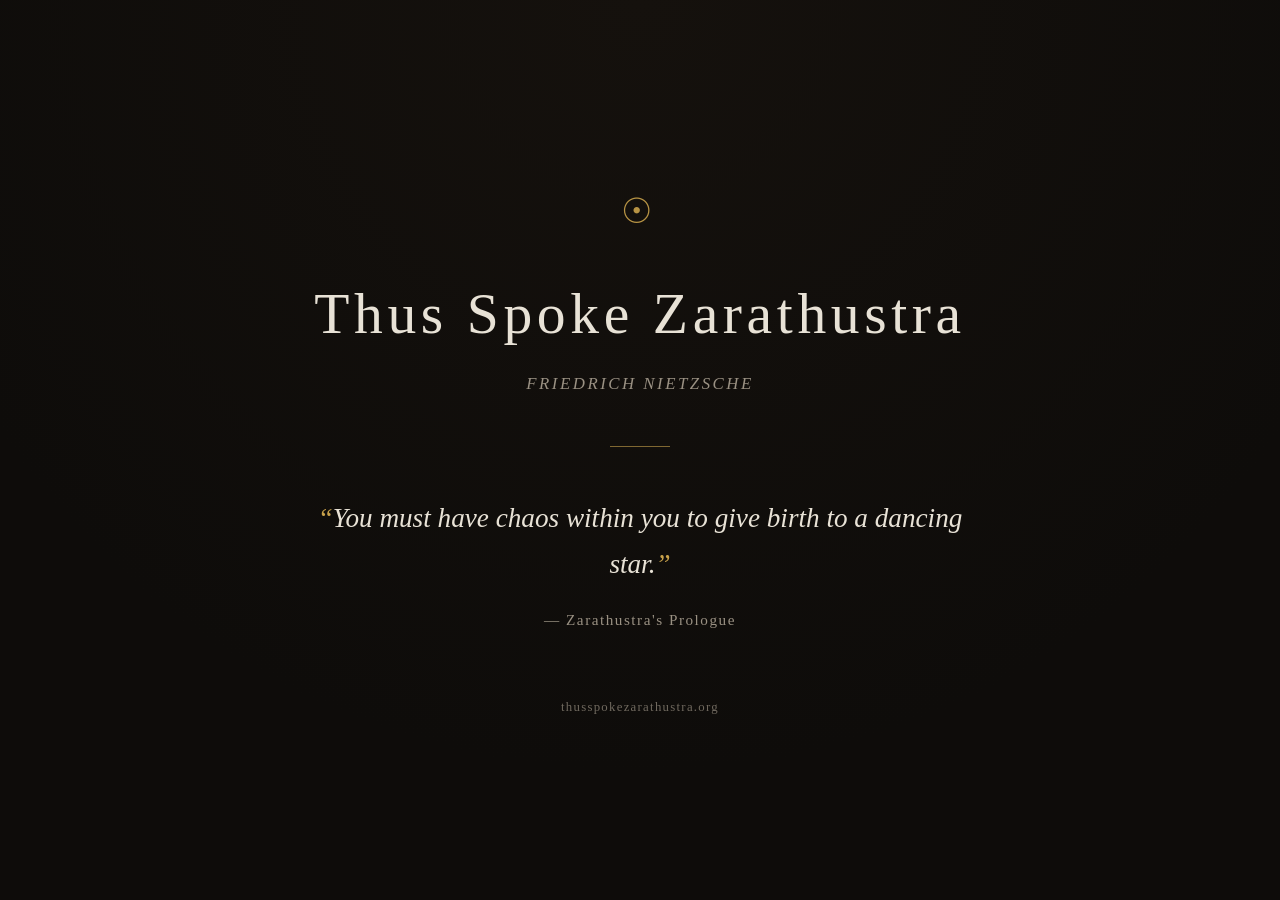
==== index.html @ d5a5e967 "Add files via upload" ====
<!DOCTYPE html>
<html lang="en">
<head>
  <meta charset="UTF-8" />
  <meta name="viewport" content="width=device-width, initial-scale=1.0" />
  <title>Thus Spoke Zarathustra</title>
  <meta name="description" content="Thus Spoke Zarathustra — a quiet place for the words of Friedrich Nietzsche." />
  <style>
    :root {
      --bg: #0e0c0a;
      --bg-2: #15110d;
      --gold: #c9a24b;
      --text: #e8e2d6;
      --muted: #9a9183;
    }
    * { margin: 0; padding: 0; box-sizing: border-box; }
    html { scroll-behavior: smooth; }
    body {
      font-family: Georgia, 'Times New Roman', serif;
      background: radial-gradient(circle at 50% 0%, var(--bg-2), var(--bg) 70%);
      color: var(--text);
      min-height: 100vh;
      display: flex;
      flex-direction: column;
      align-items: center;
      justify-content: center;
      text-align: center;
      padding: 2rem 1.5rem;
      line-height: 1.7;
    }
    .mark {
      font-size: 2.2rem;
      color: var(--gold);
      letter-spacing: 0.5rem;
      margin-bottom: 1.5rem;
      opacity: 0.9;
    }
    h1 {
      font-size: clamp(2rem, 6vw, 3.6rem);
      font-weight: normal;
      letter-spacing: 0.08em;
      margin-bottom: 0.4rem;
    }
    .subtitle {
      color: var(--muted);
      font-style: italic;
      font-size: 1.05rem;
      letter-spacing: 0.15em;
      text-transform: uppercase;
      margin-bottom: 3rem;
    }
    .rule {
      width: 60px;
      height: 1px;
      background: var(--gold);
      opacity: 0.6;
      margin: 0 auto 3rem;
    }
    blockquote {
      max-width: 680px;
      font-size: clamp(1.25rem, 3vw, 1.7rem);
      font-style: italic;
      color: var(--text);
      margin: 0 auto 1.2rem;
    }
    blockquote::before { content: "\201C"; color: var(--gold); }
    blockquote::after  { content: "\201D"; color: var(--gold); }
    cite {
      display: block;
      color: var(--muted);
      font-style: normal;
      font-size: 0.95rem;
      letter-spacing: 0.1em;
      margin-bottom: 4rem;
    }
    footer {
      color: var(--muted);
      font-size: 0.8rem;
      letter-spacing: 0.1em;
      opacity: 0.7;
    }
    footer a { color: var(--gold); text-decoration: none; }
    footer a:hover { text-decoration: underline; }
  </style>
</head>
<body>
  <div class="mark">&#9737;</div>
  <h1>Thus Spoke Zarathustra</h1>
  <p class="subtitle">Friedrich Nietzsche</p>
  <div class="rule"></div>

  <blockquote>You must have chaos within you to give birth to a dancing star.</blockquote>
  <cite>— Zarathustra's Prologue</cite>

  <footer>thusspokezarathustra.org</footer>
</body>
</html>
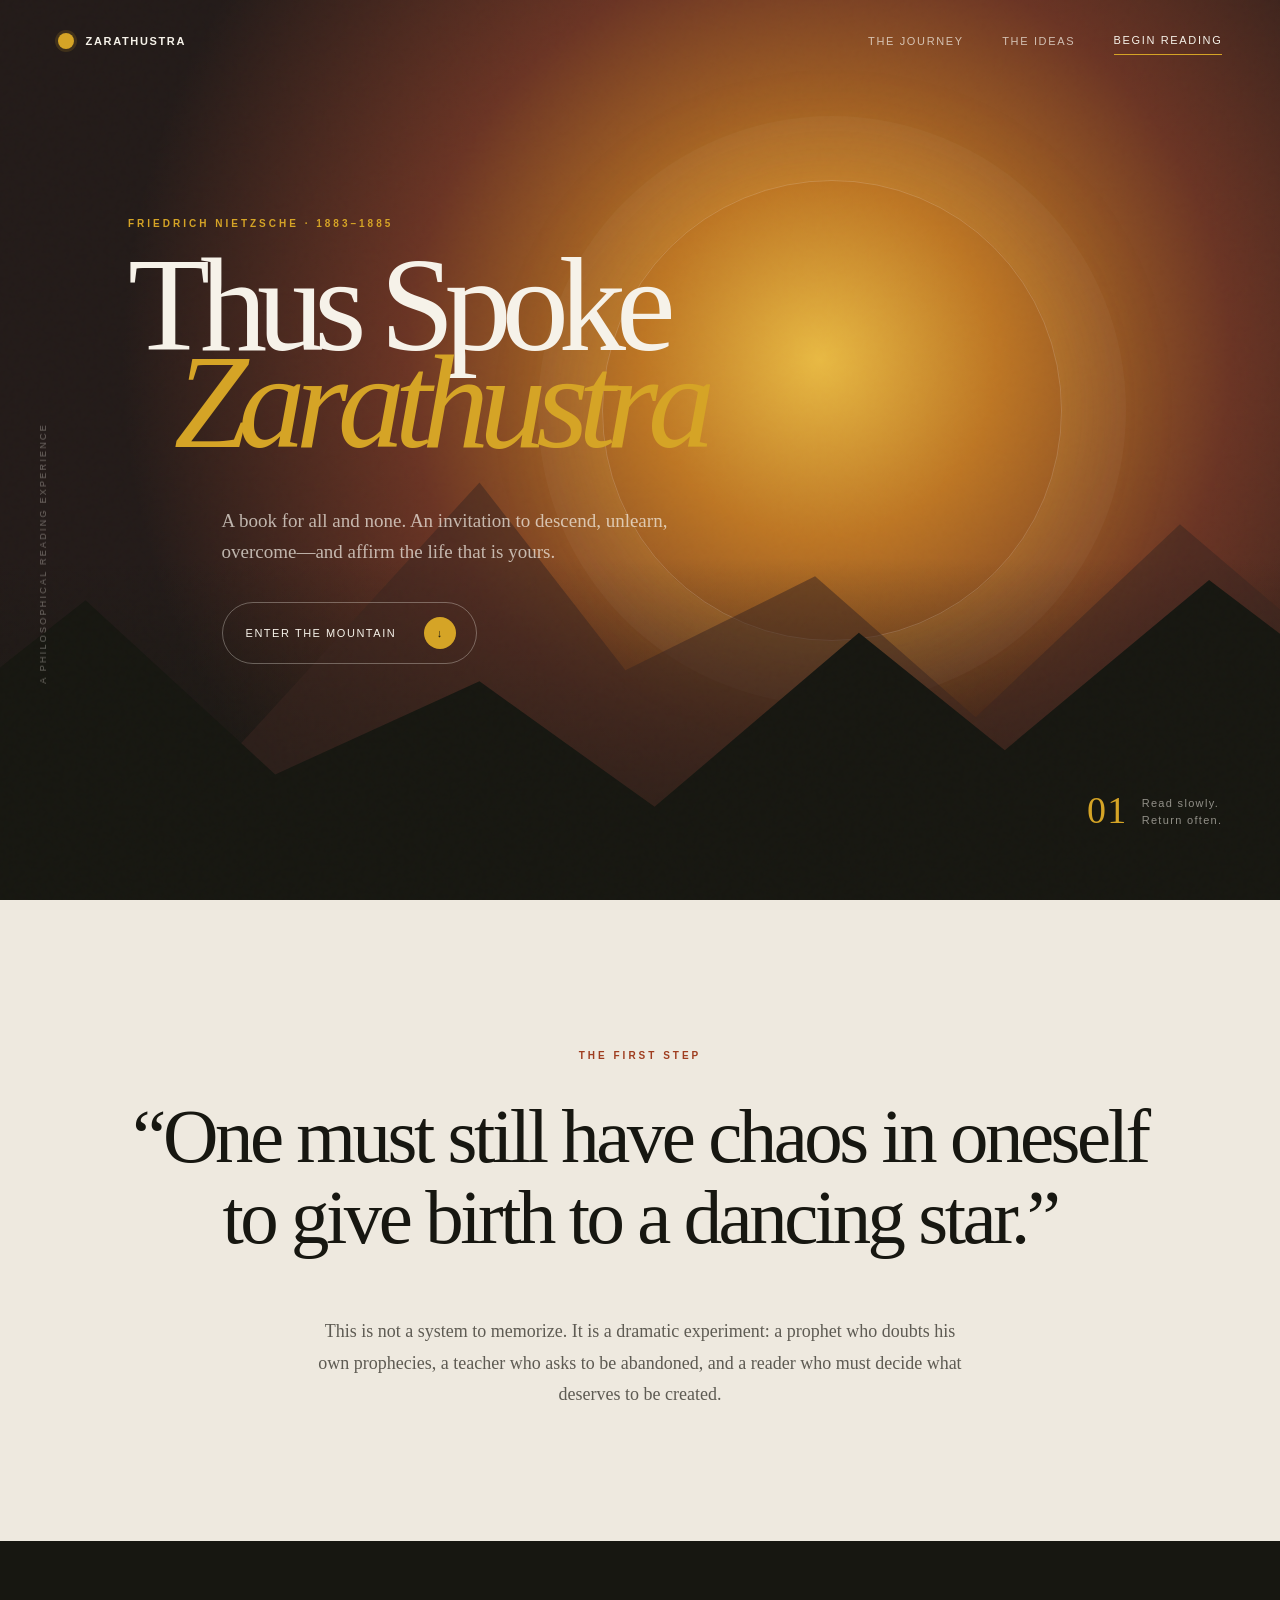
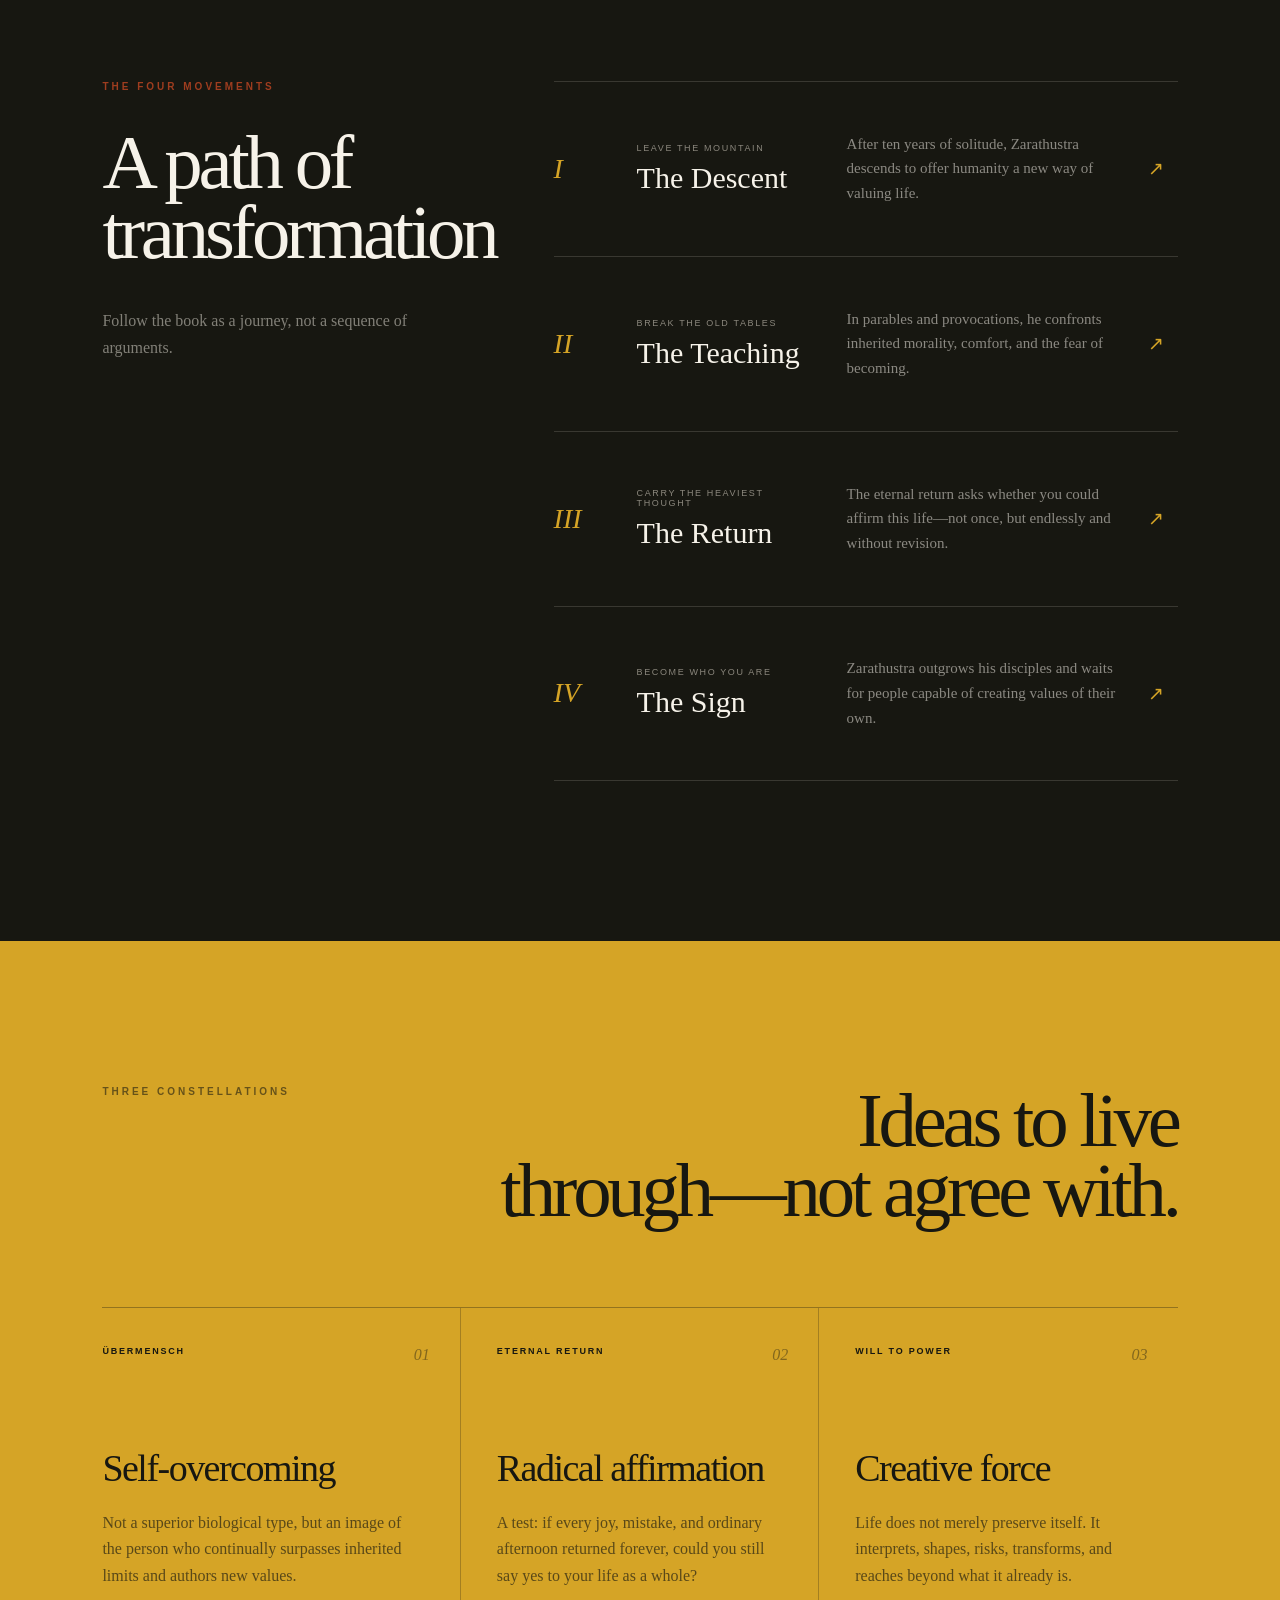
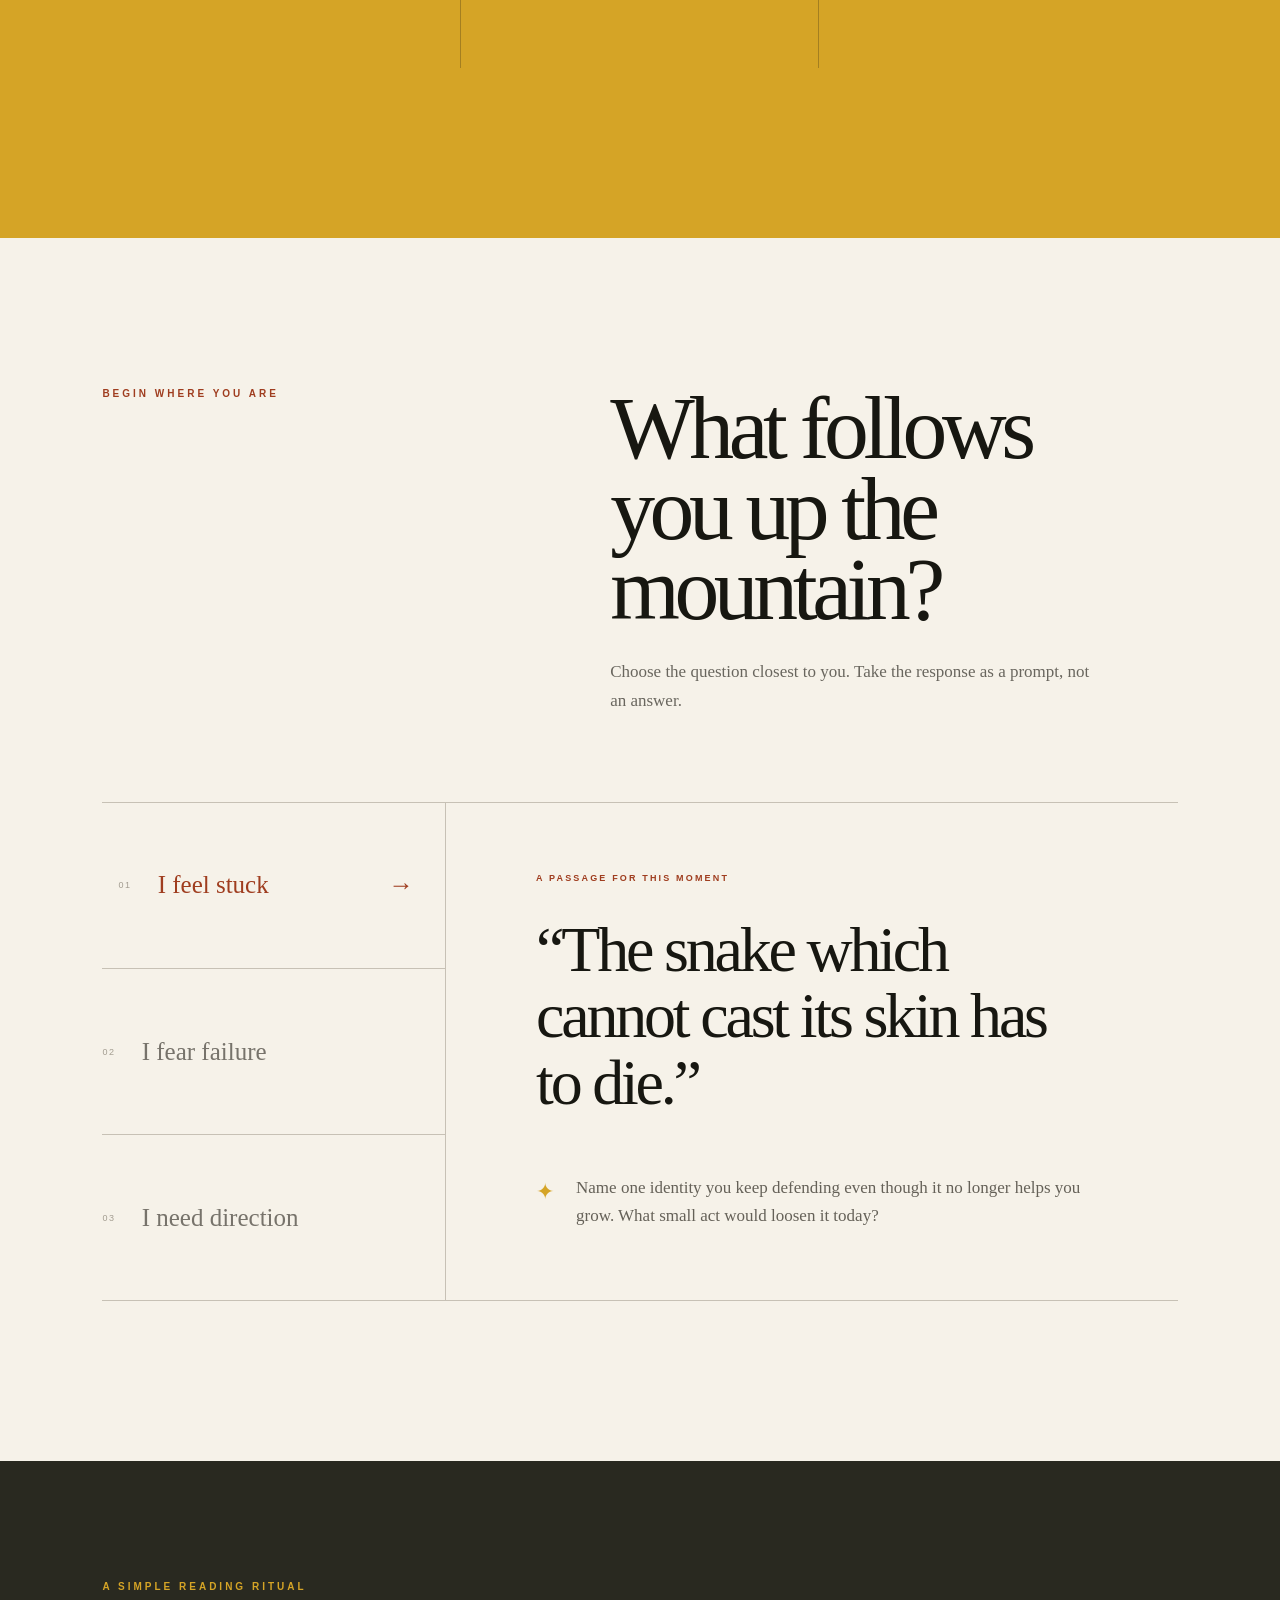
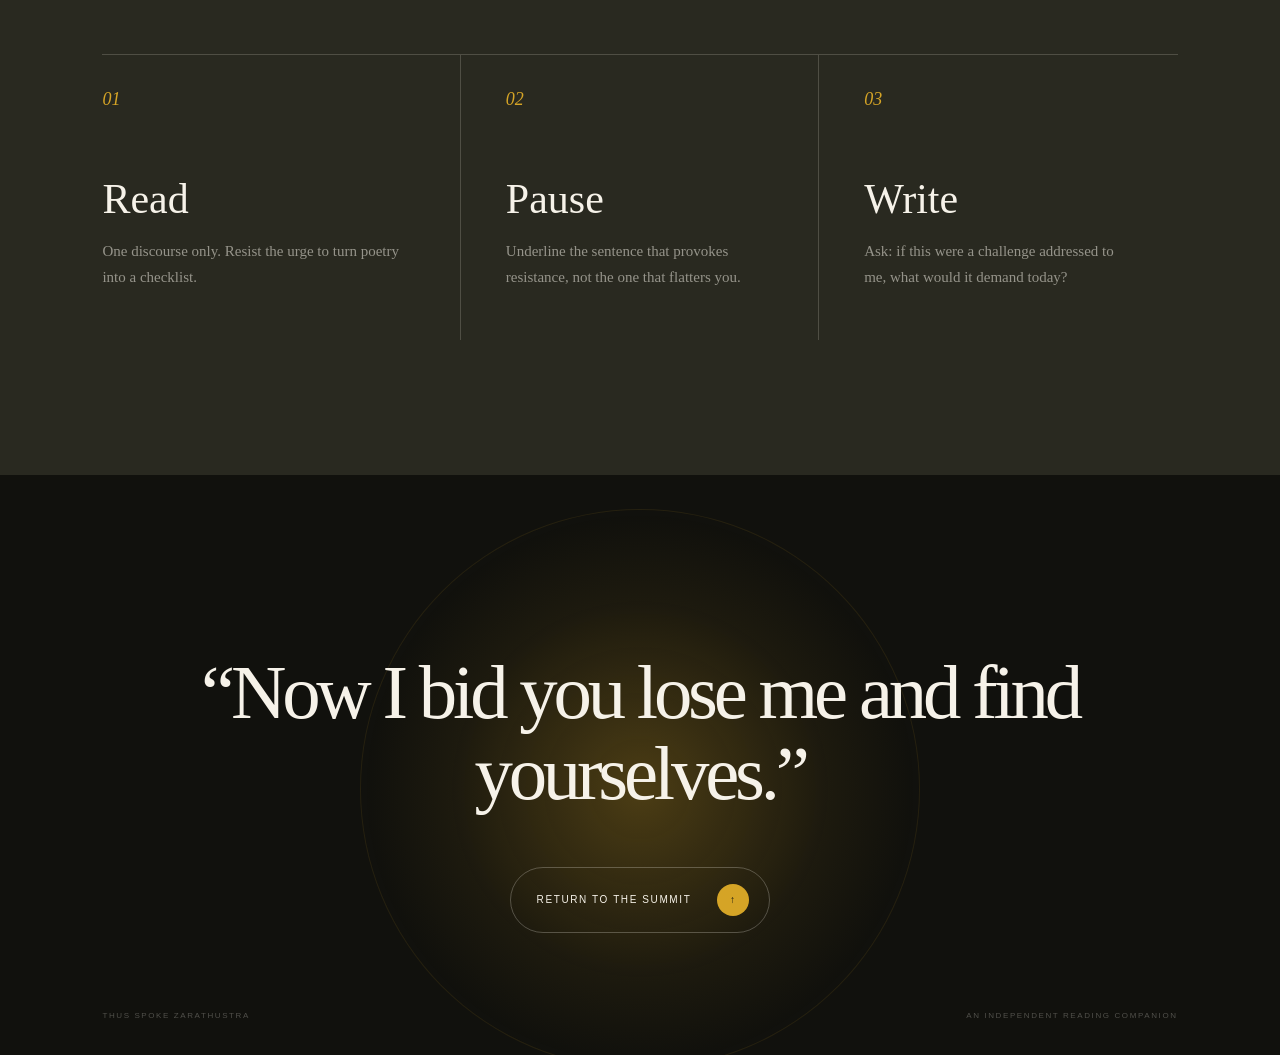
==== commit db0ba97b: "Add files via upload" ====
--- a/index.html
+++ b/index.html
@@ -1,97 +1,291 @@
-<!DOCTYPE html>
+<!doctype html>
 <html lang="en">
-<head>
-  <meta charset="UTF-8" />
-  <meta name="viewport" content="width=device-width, initial-scale=1.0" />
-  <title>Thus Spoke Zarathustra</title>
-  <meta name="description" content="Thus Spoke Zarathustra — a quiet place for the words of Friedrich Nietzsche." />
-  <style>
-    :root {
-      --bg: #0e0c0a;
-      --bg-2: #15110d;
-      --gold: #c9a24b;
-      --text: #e8e2d6;
-      --muted: #9a9183;
-    }
-    * { margin: 0; padding: 0; box-sizing: border-box; }
-    html { scroll-behavior: smooth; }
-    body {
-      font-family: Georgia, 'Times New Roman', serif;
-      background: radial-gradient(circle at 50% 0%, var(--bg-2), var(--bg) 70%);
-      color: var(--text);
-      min-height: 100vh;
-      display: flex;
-      flex-direction: column;
-      align-items: center;
-      justify-content: center;
-      text-align: center;
-      padding: 2rem 1.5rem;
-      line-height: 1.7;
-    }
-    .mark {
-      font-size: 2.2rem;
-      color: var(--gold);
-      letter-spacing: 0.5rem;
-      margin-bottom: 1.5rem;
-      opacity: 0.9;
-    }
-    h1 {
-      font-size: clamp(2rem, 6vw, 3.6rem);
-      font-weight: normal;
-      letter-spacing: 0.08em;
-      margin-bottom: 0.4rem;
-    }
-    .subtitle {
-      color: var(--muted);
-      font-style: italic;
-      font-size: 1.05rem;
-      letter-spacing: 0.15em;
-      text-transform: uppercase;
-      margin-bottom: 3rem;
-    }
-    .rule {
-      width: 60px;
-      height: 1px;
-      background: var(--gold);
-      opacity: 0.6;
-      margin: 0 auto 3rem;
-    }
-    blockquote {
-      max-width: 680px;
-      font-size: clamp(1.25rem, 3vw, 1.7rem);
-      font-style: italic;
-      color: var(--text);
-      margin: 0 auto 1.2rem;
-    }
-    blockquote::before { content: "\201C"; color: var(--gold); }
-    blockquote::after  { content: "\201D"; color: var(--gold); }
-    cite {
-      display: block;
-      color: var(--muted);
-      font-style: normal;
-      font-size: 0.95rem;
-      letter-spacing: 0.1em;
-      margin-bottom: 4rem;
-    }
-    footer {
-      color: var(--muted);
-      font-size: 0.8rem;
-      letter-spacing: 0.1em;
-      opacity: 0.7;
-    }
-    footer a { color: var(--gold); text-decoration: none; }
-    footer a:hover { text-decoration: underline; }
-  </style>
-</head>
-<body>
-  <div class="mark">&#9737;</div>
-  <h1>Thus Spoke Zarathustra</h1>
-  <p class="subtitle">Friedrich Nietzsche</p>
-  <div class="rule"></div>
-
-  <blockquote>You must have chaos within you to give birth to a dancing star.</blockquote>
-  <cite>— Zarathustra's Prologue</cite>
-
-  <footer>thusspokezarathustra.org</footer>
-</body>
+  <head>
+    <meta charset="UTF-8" />
+    <meta name="viewport" content="width=device-width, initial-scale=1" />
+    <meta name="theme-color" content="#171711" />
+    <title>Thus Spoke Zarathustra</title>
+    <meta
+      name="description"
+      content="An atmospheric reading companion to Friedrich Nietzsche's Thus Spoke Zarathustra."
+    />
+    <meta property="og:title" content="Thus Spoke Zarathustra" />
+    <meta
+      property="og:description"
+      content="Descend, unlearn, overcome—and affirm the life that is yours."
+    />
+    <meta property="og:type" content="website" />
+    <meta property="og:url" content="https://thusspokezarathustra.org/" />
+    <link rel="canonical" href="https://thusspokezarathustra.org/" />
+    <link rel="icon" href="favicon.svg" type="image/svg+xml" />
+    <link rel="stylesheet" href="styles.css" />
+    <script src="script.js" defer></script>
+  </head>
+  <body>
+    <a class="skip-link" href="#main">Skip to content</a>
+
+    <header class="site-nav" aria-label="Primary navigation">
+      <a class="wordmark" href="#top" aria-label="Thus Spoke Zarathustra home">
+        <span class="sun-mark" aria-hidden="true"></span>
+        <span>Zarathustra</span>
+      </a>
+      <nav aria-label="Page sections">
+        <a href="#journey">The journey</a>
+        <a href="#ideas">The ideas</a>
+        <a class="nav-cta" href="#begin">Begin reading</a>
+      </nav>
+    </header>
+
+    <main id="main">
+      <section class="hero" id="top" aria-labelledby="hero-title">
+        <div class="hero-aura" aria-hidden="true"></div>
+        <div class="mountain mountain-back" aria-hidden="true"></div>
+        <div class="mountain mountain-front" aria-hidden="true"></div>
+
+        <div class="hero-copy">
+          <p class="kicker">Friedrich Nietzsche · 1883–1885</p>
+          <h1 id="hero-title">Thus Spoke <em>Zarathustra</em></h1>
+          <p class="hero-intro">
+            A book for all and none. An invitation to descend, unlearn,
+            overcome—and affirm the life that is yours.
+          </p>
+          <a class="primary-button" href="#journey">
+            Enter the mountain
+            <span aria-hidden="true">↓</span>
+          </a>
+        </div>
+
+        <p class="vertical-note" aria-hidden="true">
+          A philosophical reading experience
+        </p>
+        <div class="edition-note" aria-hidden="true">
+          <span>01</span>
+          <p>Read slowly.<br />Return often.</p>
+        </div>
+      </section>
+
+      <section class="manifesto" aria-labelledby="opening-quote">
+        <p class="section-tag">The first step</p>
+        <blockquote id="opening-quote">
+          “One must still have chaos in oneself to give birth to a dancing
+          star.”
+        </blockquote>
+        <p class="manifesto-copy">
+          This is not a system to memorize. It is a dramatic experiment: a
+          prophet who doubts his own prophecies, a teacher who asks to be
+          abandoned, and a reader who must decide what deserves to be created.
+        </p>
+      </section>
+
+      <section class="journey" id="journey" aria-labelledby="journey-title">
+        <div class="section-heading">
+          <p class="section-tag">The four movements</p>
+          <h2 id="journey-title">A path of<br />transformation</h2>
+          <p>Follow the book as a journey, not a sequence of arguments.</p>
+        </div>
+
+        <div class="movement-list">
+          <article class="movement">
+            <span class="movement-number">I</span>
+            <div>
+              <p>Leave the mountain</p>
+              <h3>The Descent</h3>
+            </div>
+            <p class="movement-text">
+              After ten years of solitude, Zarathustra descends to offer
+              humanity a new way of valuing life.
+            </p>
+            <span class="movement-arrow" aria-hidden="true">↗</span>
+          </article>
+
+          <article class="movement">
+            <span class="movement-number">II</span>
+            <div>
+              <p>Break the old tables</p>
+              <h3>The Teaching</h3>
+            </div>
+            <p class="movement-text">
+              In parables and provocations, he confronts inherited morality,
+              comfort, and the fear of becoming.
+            </p>
+            <span class="movement-arrow" aria-hidden="true">↗</span>
+          </article>
+
+          <article class="movement">
+            <span class="movement-number">III</span>
+            <div>
+              <p>Carry the heaviest thought</p>
+              <h3>The Return</h3>
+            </div>
+            <p class="movement-text">
+              The eternal return asks whether you could affirm this life—not
+              once, but endlessly and without revision.
+            </p>
+            <span class="movement-arrow" aria-hidden="true">↗</span>
+          </article>
+
+          <article class="movement">
+            <span class="movement-number">IV</span>
+            <div>
+              <p>Become who you are</p>
+              <h3>The Sign</h3>
+            </div>
+            <p class="movement-text">
+              Zarathustra outgrows his disciples and waits for people capable
+              of creating values of their own.
+            </p>
+            <span class="movement-arrow" aria-hidden="true">↗</span>
+          </article>
+        </div>
+      </section>
+
+      <section class="ideas" id="ideas" aria-labelledby="ideas-title">
+        <div class="ideas-title">
+          <p class="section-tag">Three constellations</p>
+          <h2 id="ideas-title">Ideas to live<br />through—not agree with.</h2>
+        </div>
+
+        <div class="concept-grid">
+          <article class="concept">
+            <span class="concept-index">01</span>
+            <p class="concept-eyebrow">Übermensch</p>
+            <h3>Self-overcoming</h3>
+            <p>
+              Not a superior biological type, but an image of the person who
+              continually surpasses inherited limits and authors new values.
+            </p>
+          </article>
+
+          <article class="concept">
+            <span class="concept-index">02</span>
+            <p class="concept-eyebrow">Eternal return</p>
+            <h3>Radical affirmation</h3>
+            <p>
+              A test: if every joy, mistake, and ordinary afternoon returned
+              forever, could you still say yes to your life as a whole?
+            </p>
+          </article>
+
+          <article class="concept">
+            <span class="concept-index">03</span>
+            <p class="concept-eyebrow">Will to power</p>
+            <h3>Creative force</h3>
+            <p>
+              Life does not merely preserve itself. It interprets, shapes,
+              risks, transforms, and reaches beyond what it already is.
+            </p>
+          </article>
+        </div>
+      </section>
+
+      <section class="begin" id="begin" aria-labelledby="begin-title">
+        <div class="begin-heading">
+          <p class="section-tag">Begin where you are</p>
+          <h2 id="begin-title">What follows<br />you up the mountain?</h2>
+          <p>
+            Choose the question closest to you. Take the response as a prompt,
+            not an answer.
+          </p>
+        </div>
+
+        <div class="reflection-shell">
+          <div class="reflection-tabs" role="tablist" aria-label="Choose your present question">
+            <button
+              class="active"
+              id="tab-stuck"
+              role="tab"
+              aria-selected="true"
+              aria-controls="reflection-panel"
+              data-reflection="stuck"
+              type="button"
+            >
+              <span>01</span>I feel stuck
+            </button>
+            <button
+              id="tab-failure"
+              role="tab"
+              aria-selected="false"
+              aria-controls="reflection-panel"
+              data-reflection="failure"
+              type="button"
+            >
+              <span>02</span>I fear failure
+            </button>
+            <button
+              id="tab-direction"
+              role="tab"
+              aria-selected="false"
+              aria-controls="reflection-panel"
+              data-reflection="direction"
+              type="button"
+            >
+              <span>03</span>I need direction
+            </button>
+          </div>
+
+          <div
+            class="reflection-panel"
+            id="reflection-panel"
+            role="tabpanel"
+            aria-live="polite"
+            aria-labelledby="tab-stuck"
+          >
+            <p class="passage-label">A passage for this moment</p>
+            <blockquote data-passage>
+              “The snake which cannot cast its skin has to die.”
+            </blockquote>
+            <div class="reflection-question">
+              <span aria-hidden="true">✦</span>
+              <p data-thought>
+                Name one identity you keep defending even though it no longer
+                helps you grow. What small act would loosen it today?
+              </p>
+            </div>
+          </div>
+        </div>
+      </section>
+
+      <section class="ritual" aria-labelledby="ritual-title">
+        <p class="section-tag" id="ritual-title">A simple reading ritual</p>
+        <div class="ritual-grid">
+          <article>
+            <span>01</span>
+            <h3>Read</h3>
+            <p>
+              One discourse only. Resist the urge to turn poetry into a
+              checklist.
+            </p>
+          </article>
+          <article>
+            <span>02</span>
+            <h3>Pause</h3>
+            <p>
+              Underline the sentence that provokes resistance, not the one
+              that flatters you.
+            </p>
+          </article>
+          <article>
+            <span>03</span>
+            <h3>Write</h3>
+            <p>
+              Ask: if this were a challenge addressed to me, what would it
+              demand today?
+            </p>
+          </article>
+        </div>
+      </section>
+    </main>
+
+    <footer>
+      <div class="footer-sun" aria-hidden="true"></div>
+      <p>“Now I bid you lose me and find yourselves.”</p>
+      <a href="#top">
+        Return to the summit <span aria-hidden="true">↑</span>
+      </a>
+      <div class="footer-meta">
+        <span>Thus Spoke Zarathustra</span>
+        <span>An independent reading companion</span>
+      </div>
+    </footer>
+  </body>
 </html>
--- a/styles.css
+++ b/styles.css
@@ -0,0 +1,996 @@
+:root {
+  --ink: #171711;
+  --paper: #eee9df;
+  --bone: #f6f2e9;
+  --gold: #d5a426;
+  --rust: #9f3d1f;
+  --muted: #8b877d;
+}
+
+* {
+  box-sizing: border-box;
+}
+
+html {
+  scroll-behavior: smooth;
+}
+
+body {
+  margin: 0;
+  background: var(--ink);
+  color: var(--ink);
+  font-family: Arial, Helvetica, sans-serif;
+}
+
+a {
+  color: inherit;
+  text-decoration: none;
+}
+
+button,
+a {
+  -webkit-tap-highlight-color: transparent;
+}
+
+::selection {
+  background: var(--gold);
+  color: var(--ink);
+}
+
+.skip-link {
+  position: fixed;
+  z-index: 100;
+  top: 10px;
+  left: 10px;
+  transform: translateY(-150%);
+  background: var(--bone);
+  padding: 12px 16px;
+  color: var(--ink);
+}
+
+.skip-link:focus {
+  transform: translateY(0);
+}
+
+.site-nav {
+  position: absolute;
+  z-index: 10;
+  top: 0;
+  right: 0;
+  left: 0;
+  display: flex;
+  align-items: center;
+  justify-content: space-between;
+  padding: 26px 4.5vw;
+  color: var(--bone);
+  font-size: 11px;
+  letter-spacing: 0.15em;
+  text-transform: uppercase;
+}
+
+.wordmark {
+  display: flex;
+  align-items: center;
+  gap: 12px;
+  font-weight: 800;
+}
+
+.sun-mark {
+  display: inline-block;
+  width: 16px;
+  height: 16px;
+  border-radius: 50%;
+  background: var(--gold);
+  box-shadow: 0 0 0 3px rgb(213 164 38 / 16%);
+}
+
+.site-nav nav {
+  display: flex;
+  align-items: center;
+  gap: clamp(20px, 3vw, 48px);
+}
+
+.site-nav nav a {
+  opacity: 0.72;
+  transition: opacity 0.2s ease;
+}
+
+.site-nav nav a:hover,
+.site-nav nav a:focus-visible {
+  opacity: 1;
+}
+
+.site-nav .nav-cta {
+  border-bottom: 1px solid var(--gold);
+  padding: 8px 0;
+  opacity: 1;
+}
+
+.hero {
+  position: relative;
+  display: flex;
+  overflow: hidden;
+  min-height: 760px;
+  height: 100svh;
+  align-items: center;
+  background:
+    linear-gradient(180deg, rgb(23 23 17 / 0%) 62%, #171711 100%),
+    radial-gradient(circle at 64% 40%, #e8b943 0, #bd7624 18%, #6a3424 42%, #231b19 71%);
+  color: var(--bone);
+}
+
+.hero::after {
+  position: absolute;
+  inset: 0;
+  background-image: url("data:image/svg+xml,%3Csvg viewBox='0 0 180 180' xmlns='http://www.w3.org/2000/svg'%3E%3Cfilter id='n'%3E%3CfeTurbulence type='fractalNoise' baseFrequency='.9' numOctaves='4' stitchTiles='stitch'/%3E%3C/filter%3E%3Crect width='100%25' height='100%25' filter='url(%23n)' opacity='.35'/%3E%3C/svg%3E");
+  content: "";
+  opacity: 0.16;
+  pointer-events: none;
+  mix-blend-mode: soft-light;
+}
+
+.hero-aura {
+  position: absolute;
+  top: 20%;
+  right: 17%;
+  width: clamp(260px, 36vw, 600px);
+  border: 1px solid rgb(246 242 233 / 18%);
+  border-radius: 50%;
+  aspect-ratio: 1;
+  box-shadow:
+    0 0 0 5vw rgb(246 242 233 / 3%),
+    0 0 120px rgb(213 164 38 / 18%);
+}
+
+.mountain {
+  position: absolute;
+  inset: auto -7% 0;
+  transform-origin: bottom;
+}
+
+.mountain-back {
+  height: 58%;
+  background: #3a2520;
+  opacity: 0.52;
+  clip-path: polygon(0 100%, 0 81%, 13% 53%, 22% 72%, 39% 20%, 49% 56%, 62% 38%, 73% 65%, 87% 28%, 100% 59%, 100% 100%);
+}
+
+.mountain-front {
+  height: 45%;
+  background: #171711;
+  clip-path: polygon(0 100%, 0 60%, 12% 26%, 25% 69%, 39% 46%, 51% 77%, 65% 34%, 75% 63%, 89% 21%, 100% 51%, 100% 100%);
+}
+
+.hero-copy {
+  position: relative;
+  z-index: 2;
+  width: min(850px, 80vw);
+  margin-top: -2vh;
+  margin-left: 10vw;
+}
+
+.kicker,
+.section-tag {
+  font-size: 10px;
+  font-weight: 700;
+  letter-spacing: 0.3em;
+  text-transform: uppercase;
+}
+
+.kicker {
+  margin: 0 0 28px;
+  color: var(--gold);
+}
+
+.hero h1 {
+  max-width: 850px;
+  margin: 0;
+  font-family: Georgia, "Times New Roman", serif;
+  font-size: clamp(76px, 10.5vw, 166px);
+  font-weight: 400;
+  letter-spacing: -0.075em;
+  line-height: 0.72;
+}
+
+.hero h1 em {
+  display: block;
+  margin-left: 0.34em;
+  color: var(--gold);
+  font-weight: 400;
+}
+
+.hero-intro {
+  max-width: 520px;
+  margin: 54px 0 34px 11%;
+  color: rgb(246 242 233 / 70%);
+  font-family: Georgia, serif;
+  font-size: 19px;
+  line-height: 1.65;
+}
+
+.primary-button {
+  display: inline-flex;
+  align-items: center;
+  gap: 28px;
+  margin-left: 11%;
+  border: 1px solid rgb(246 242 233 / 32%);
+  border-radius: 999px;
+  padding: 14px 20px 14px 23px;
+  font-size: 11px;
+  letter-spacing: 0.14em;
+  text-transform: uppercase;
+  transition: background 0.25s ease, color 0.25s ease;
+}
+
+.primary-button span,
+footer > a span {
+  display: grid;
+  width: 32px;
+  height: 32px;
+  place-items: center;
+  border-radius: 50%;
+  background: var(--gold);
+  color: var(--ink);
+}
+
+.primary-button:hover,
+.primary-button:focus-visible,
+footer > a:hover,
+footer > a:focus-visible {
+  background: var(--bone);
+  color: var(--ink);
+}
+
+.vertical-note {
+  position: absolute;
+  z-index: 3;
+  top: 47%;
+  left: 3vw;
+  margin: 0;
+  transform: rotate(180deg);
+  color: rgb(246 242 233 / 38%);
+  font-size: 9px;
+  letter-spacing: 0.25em;
+  text-transform: uppercase;
+  writing-mode: vertical-rl;
+}
+
+.edition-note {
+  position: absolute;
+  z-index: 3;
+  right: 4.5vw;
+  bottom: 8vh;
+  display: flex;
+  align-items: flex-start;
+  gap: 14px;
+  color: rgb(246 242 233 / 55%);
+  font-size: 11px;
+  letter-spacing: 0.12em;
+  line-height: 1.5;
+}
+
+.edition-note span {
+  color: var(--gold);
+  font-family: Georgia, serif;
+  font-size: 38px;
+  line-height: 0.8;
+}
+
+.edition-note p {
+  margin: 0;
+}
+
+.manifesto {
+  padding: 150px 10vw 130px;
+  background: var(--paper);
+  text-align: center;
+}
+
+.section-tag {
+  margin: 0 0 36px;
+  color: var(--rust);
+}
+
+.manifesto blockquote {
+  max-width: 1050px;
+  margin: 0 auto;
+  font-family: Georgia, serif;
+  font-size: clamp(43px, 6vw, 84px);
+  letter-spacing: -0.045em;
+  line-height: 1.05;
+}
+
+.manifesto-copy {
+  max-width: 660px;
+  margin: 58px auto 0;
+  color: #5e5b53;
+  font-family: Georgia, serif;
+  font-size: 18px;
+  line-height: 1.75;
+}
+
+.journey {
+  display: grid;
+  grid-template-columns: minmax(260px, 0.7fr) 1.3fr;
+  gap: 9vw;
+  padding: 140px 8vw 160px;
+  background: var(--ink);
+  color: var(--bone);
+}
+
+.section-heading {
+  position: sticky;
+  top: 110px;
+  align-self: start;
+}
+
+.section-heading h2,
+.ideas-title h2 {
+  margin: 0;
+  font-family: Georgia, serif;
+  font-size: clamp(54px, 6vw, 94px);
+  font-weight: 400;
+  letter-spacing: -0.055em;
+  line-height: 0.92;
+}
+
+.section-heading > p:last-child {
+  max-width: 320px;
+  margin: 38px 0 0;
+  color: rgb(246 242 233 / 48%);
+  font-family: Georgia, serif;
+  line-height: 1.7;
+}
+
+.movement {
+  display: grid;
+  min-height: 175px;
+  grid-template-columns: 55px minmax(180px, 0.8fr) 1.2fr 30px;
+  align-items: center;
+  gap: 28px;
+  border-top: 1px solid rgb(246 242 233 / 15%);
+  transition: border-color 0.25s ease, transform 0.25s ease;
+}
+
+.movement:last-child {
+  border-bottom: 1px solid rgb(246 242 233 / 15%);
+}
+
+.movement:hover {
+  transform: translateX(8px);
+  border-color: var(--gold);
+}
+
+.movement-number {
+  color: var(--gold);
+  font-family: Georgia, serif;
+  font-size: 28px;
+  font-style: italic;
+}
+
+.movement h3 {
+  margin: 8px 0 0;
+  font-family: Georgia, serif;
+  font-size: 30px;
+  font-weight: 400;
+}
+
+.movement div p {
+  margin: 0;
+  color: var(--muted);
+  font-size: 9px;
+  letter-spacing: 0.18em;
+  text-transform: uppercase;
+}
+
+.movement-text {
+  color: rgb(246 242 233 / 52%);
+  font-family: Georgia, serif;
+  font-size: 15px;
+  line-height: 1.65;
+}
+
+.movement-arrow {
+  color: var(--gold);
+  font-size: 19px;
+}
+
+.ideas {
+  padding: 145px 8vw 170px;
+  background: var(--gold);
+}
+
+.ideas-title {
+  display: flex;
+  align-items: flex-end;
+  justify-content: space-between;
+  gap: 40px;
+  margin-bottom: 80px;
+}
+
+.ideas-title .section-tag {
+  align-self: flex-start;
+  color: var(--ink);
+  opacity: 0.58;
+}
+
+.ideas-title h2 {
+  max-width: 780px;
+  text-align: right;
+}
+
+.concept-grid {
+  display: grid;
+  grid-template-columns: repeat(3, 1fr);
+  border-top: 1px solid rgb(23 23 17 / 35%);
+}
+
+.concept {
+  position: relative;
+  min-height: 360px;
+  border-right: 1px solid rgb(23 23 17 / 26%);
+  padding: 38px 36px 15px 0;
+}
+
+.concept + .concept {
+  padding-left: 36px;
+}
+
+.concept:last-child {
+  border-right: 0;
+}
+
+.concept-index {
+  position: absolute;
+  top: 38px;
+  right: 30px;
+  color: rgb(23 23 17 / 43%);
+  font-family: Georgia, serif;
+  font-style: italic;
+}
+
+.concept-eyebrow {
+  margin: 0 0 90px;
+  font-size: 9px;
+  font-weight: 700;
+  letter-spacing: 0.2em;
+  text-transform: uppercase;
+}
+
+.concept h3 {
+  margin: 0 0 20px;
+  font-family: Georgia, serif;
+  font-size: 38px;
+  font-weight: 400;
+  letter-spacing: -0.04em;
+}
+
+.concept > p:last-child {
+  max-width: 330px;
+  margin: 0;
+  color: rgb(23 23 17 / 65%);
+  font-family: Georgia, serif;
+  font-size: 16px;
+  line-height: 1.65;
+}
+
+.begin {
+  padding: 150px 8vw 160px;
+  background: var(--bone);
+}
+
+.begin-heading {
+  display: grid;
+  grid-template-columns: 1fr 1.4fr;
+  align-items: end;
+  column-gap: 8vw;
+  margin-bottom: 86px;
+}
+
+.begin-heading .section-tag {
+  align-self: start;
+}
+
+.begin-heading h2 {
+  margin: 0;
+  font-family: Georgia, serif;
+  font-size: clamp(56px, 7vw, 104px);
+  font-weight: 400;
+  letter-spacing: -0.06em;
+  line-height: 0.9;
+}
+
+.begin-heading > p:last-child {
+  grid-column: 2;
+  max-width: 480px;
+  margin: 28px 0 0;
+  color: #69665e;
+  font-family: Georgia, serif;
+  font-size: 17px;
+  line-height: 1.7;
+}
+
+.reflection-shell {
+  display: grid;
+  min-height: 480px;
+  grid-template-columns: 0.64fr 1.36fr;
+  border-top: 1px solid #c7c1b5;
+  border-bottom: 1px solid #c7c1b5;
+}
+
+.reflection-tabs {
+  display: flex;
+  flex-direction: column;
+  border-right: 1px solid #c7c1b5;
+}
+
+.reflection-tabs button {
+  display: flex;
+  flex: 1;
+  align-items: center;
+  gap: 26px;
+  border: 0;
+  border-bottom: 1px solid #c7c1b5;
+  padding: 28px 32px 28px 0;
+  background: transparent;
+  color: #77736b;
+  font-family: Georgia, serif;
+  font-size: 25px;
+  text-align: left;
+  cursor: pointer;
+  transition: color 0.2s ease, padding 0.2s ease;
+}
+
+.reflection-tabs button:last-child {
+  border-bottom: 0;
+}
+
+.reflection-tabs button span {
+  color: #a39d91;
+  font-family: Arial, sans-serif;
+  font-size: 9px;
+  letter-spacing: 0.18em;
+}
+
+.reflection-tabs button:hover,
+.reflection-tabs button:focus-visible,
+.reflection-tabs button.active {
+  padding-left: 16px;
+  color: var(--rust);
+  outline: none;
+}
+
+.reflection-tabs button.active::after {
+  margin-left: auto;
+  color: var(--rust);
+  content: "→";
+}
+
+.reflection-panel {
+  display: flex;
+  flex-direction: column;
+  justify-content: center;
+  padding: 70px 7vw;
+}
+
+.reflection-panel.reveal blockquote,
+.reflection-panel.reveal .reflection-question {
+  animation: reveal 0.35s ease both;
+}
+
+.passage-label {
+  margin: 0 0 34px;
+  color: var(--rust);
+  font-size: 9px;
+  font-weight: 700;
+  letter-spacing: 0.24em;
+  text-transform: uppercase;
+}
+
+.reflection-panel blockquote {
+  max-width: 760px;
+  margin: 0;
+  font-family: Georgia, serif;
+  font-size: clamp(44px, 5vw, 72px);
+  letter-spacing: -0.05em;
+  line-height: 1.04;
+}
+
+.reflection-question {
+  display: flex;
+  align-items: flex-start;
+  gap: 22px;
+  max-width: 700px;
+  margin-top: 58px;
+  color: #656158;
+  font-family: Georgia, serif;
+  font-size: 17px;
+  line-height: 1.65;
+}
+
+.reflection-question span {
+  color: var(--gold);
+  font-size: 22px;
+}
+
+.reflection-question p {
+  margin: 0;
+}
+
+@keyframes reveal {
+  from {
+    transform: translateY(8px);
+    opacity: 0;
+  }
+  to {
+    transform: translateY(0);
+    opacity: 1;
+  }
+}
+
+.ritual {
+  padding: 120px 8vw 135px;
+  background: #292920;
+  color: var(--bone);
+}
+
+.ritual .section-tag {
+  color: var(--gold);
+}
+
+.ritual-grid {
+  display: grid;
+  grid-template-columns: repeat(3, 1fr);
+  margin-top: 62px;
+  border-top: 1px solid rgb(246 242 233 / 18%);
+}
+
+.ritual article {
+  min-height: 285px;
+  border-right: 1px solid rgb(246 242 233 / 18%);
+  padding: 34px 45px 10px 0;
+}
+
+.ritual article + article {
+  padding-left: 45px;
+}
+
+.ritual article:last-child {
+  border-right: 0;
+}
+
+.ritual article span {
+  color: var(--gold);
+  font-family: Georgia, serif;
+  font-size: 18px;
+  font-style: italic;
+}
+
+.ritual article h3 {
+  margin: 65px 0 16px;
+  font-family: Georgia, serif;
+  font-size: 42px;
+  font-weight: 400;
+}
+
+.ritual article p {
+  max-width: 340px;
+  margin: 0;
+  color: rgb(246 242 233 / 53%);
+  font-family: Georgia, serif;
+  font-size: 15px;
+  line-height: 1.7;
+}
+
+footer {
+  position: relative;
+  display: flex;
+  overflow: hidden;
+  min-height: 580px;
+  flex-direction: column;
+  align-items: center;
+  justify-content: center;
+  padding: 100px 8vw 45px;
+  background: #11110d;
+  color: var(--bone);
+  text-align: center;
+}
+
+.footer-sun {
+  position: absolute;
+  top: 54%;
+  left: 50%;
+  width: min(560px, 65vw);
+  transform: translate(-50%, -50%);
+  border: 1px solid rgb(213 164 38 / 10%);
+  border-radius: 50%;
+  background: radial-gradient(circle, rgb(213 164 38 / 30%), rgb(213 164 38 / 6%) 48%, transparent 70%);
+  aspect-ratio: 1;
+}
+
+footer > p {
+  position: relative;
+  max-width: 920px;
+  margin: 0 0 52px;
+  font-family: Georgia, serif;
+  font-size: clamp(45px, 6vw, 82px);
+  letter-spacing: -0.055em;
+  line-height: 1.05;
+}
+
+footer > a {
+  position: relative;
+  display: inline-flex;
+  align-items: center;
+  gap: 26px;
+  border: 1px solid rgb(246 242 233 / 25%);
+  border-radius: 999px;
+  padding: 16px 20px 16px 26px;
+  font-size: 10px;
+  letter-spacing: 0.16em;
+  text-transform: uppercase;
+  transition: background 0.25s ease, color 0.25s ease;
+}
+
+.footer-meta {
+  position: absolute;
+  right: 8vw;
+  bottom: 35px;
+  left: 8vw;
+  display: flex;
+  justify-content: space-between;
+  color: rgb(246 242 233 / 28%);
+  font-size: 8px;
+  letter-spacing: 0.2em;
+  text-transform: uppercase;
+}
+
+@media (max-width: 900px) {
+  .hero-copy {
+    width: 88vw;
+    margin-left: 6vw;
+  }
+
+  .hero h1 {
+    font-size: clamp(62px, 13.5vw, 110px);
+  }
+
+  .vertical-note {
+    display: none;
+  }
+
+  .journey {
+    grid-template-columns: 1fr;
+  }
+
+  .section-heading {
+    position: static;
+  }
+
+  .movement {
+    grid-template-columns: 42px minmax(150px, 0.8fr) 1.2fr 24px;
+  }
+
+  .ideas-title {
+    display: block;
+  }
+
+  .ideas-title h2 {
+    text-align: left;
+  }
+
+  .begin-heading {
+    grid-template-columns: 1fr;
+  }
+
+  .begin-heading > p:last-child {
+    grid-column: 1;
+  }
+
+  .reflection-shell {
+    grid-template-columns: 1fr;
+  }
+
+  .reflection-tabs {
+    flex-direction: row;
+    border-right: 0;
+    border-bottom: 1px solid #c7c1b5;
+  }
+
+  .reflection-tabs button {
+    border-bottom: 0;
+    padding: 24px 14px;
+    font-size: 18px;
+  }
+
+  .reflection-tabs button:hover,
+  .reflection-tabs button:focus-visible,
+  .reflection-tabs button.active {
+    padding-left: 14px;
+  }
+
+  .reflection-tabs button.active::after,
+  .reflection-tabs button span {
+    display: none;
+  }
+}
+
+@media (max-width: 640px) {
+  .site-nav {
+    padding: 22px 20px;
+  }
+
+  .site-nav nav a:not(.nav-cta) {
+    display: none;
+  }
+
+  .hero {
+    min-height: 720px;
+  }
+
+  .hero-copy {
+    width: auto;
+    margin: -6vh 24px 0;
+  }
+
+  .hero h1 {
+    font-size: clamp(57px, 18vw, 86px);
+    line-height: 0.76;
+  }
+
+  .hero h1 em {
+    margin-left: 0.05em;
+  }
+
+  .hero-intro,
+  .primary-button {
+    margin-left: 0;
+  }
+
+  .hero-intro {
+    margin-top: 40px;
+    font-size: 17px;
+  }
+
+  .edition-note {
+    display: none;
+  }
+
+  .hero-aura {
+    top: 28%;
+    right: -22%;
+  }
+
+  .manifesto,
+  .journey,
+  .ideas,
+  .begin,
+  .ritual {
+    padding: 100px 24px;
+  }
+
+  .manifesto blockquote {
+    font-size: 42px;
+  }
+
+  .movement {
+    min-height: 220px;
+    grid-template-columns: 36px 1fr 20px;
+    gap: 16px;
+    padding: 26px 0;
+  }
+
+  .movement-text {
+    grid-column: 2 / -1;
+    margin: 0;
+  }
+
+  .movement-arrow {
+    grid-row: 1;
+    grid-column: 3;
+  }
+
+  .ideas-title,
+  .begin-heading {
+    margin-bottom: 55px;
+  }
+
+  .ideas-title h2,
+  .section-heading h2,
+  .begin-heading h2 {
+    font-size: 53px;
+  }
+
+  .concept-grid {
+    grid-template-columns: 1fr;
+  }
+
+  .concept,
+  .concept + .concept {
+    min-height: auto;
+    border-right: 0;
+    border-bottom: 1px solid rgb(23 23 17 / 28%);
+    padding: 35px 0 45px;
+  }
+
+  .concept:last-child {
+    border-bottom: 0;
+  }
+
+  .concept-eyebrow {
+    margin-bottom: 52px;
+  }
+
+  .concept-index {
+    right: 0;
+  }
+
+  .reflection-tabs {
+    overflow-x: auto;
+  }
+
+  .reflection-tabs button {
+    min-width: max-content;
+    font-size: 16px;
+  }
+
+  .reflection-panel {
+    min-height: 480px;
+    padding: 58px 10px;
+  }
+
+  .reflection-panel blockquote {
+    font-size: 45px;
+  }
+
+  .reflection-question {
+    margin-top: 46px;
+  }
+
+  .ritual-grid {
+    grid-template-columns: 1fr;
+  }
+
+  .ritual article,
+  .ritual article + article {
+    min-height: auto;
+    border-right: 0;
+    border-bottom: 1px solid rgb(246 242 233 / 18%);
+    padding: 34px 0 46px;
+  }
+
+  .ritual article:last-child {
+    border-bottom: 0;
+  }
+
+  .ritual article h3 {
+    margin-top: 34px;
+  }
+
+  footer {
+    min-height: 600px;
+    padding: 90px 24px 80px;
+  }
+
+  .footer-meta {
+    right: 24px;
+    left: 24px;
+    flex-direction: column;
+    gap: 12px;
+  }
+}
+
+@media (prefers-reduced-motion: reduce) {
+  html {
+    scroll-behavior: auto;
+  }
+
+  *,
+  *::before,
+  *::after {
+    scroll-behavior: auto !important;
+    animation-duration: 0.01ms !important;
+    animation-iteration-count: 1 !important;
+    transition-duration: 0.01ms !important;
+  }
+}
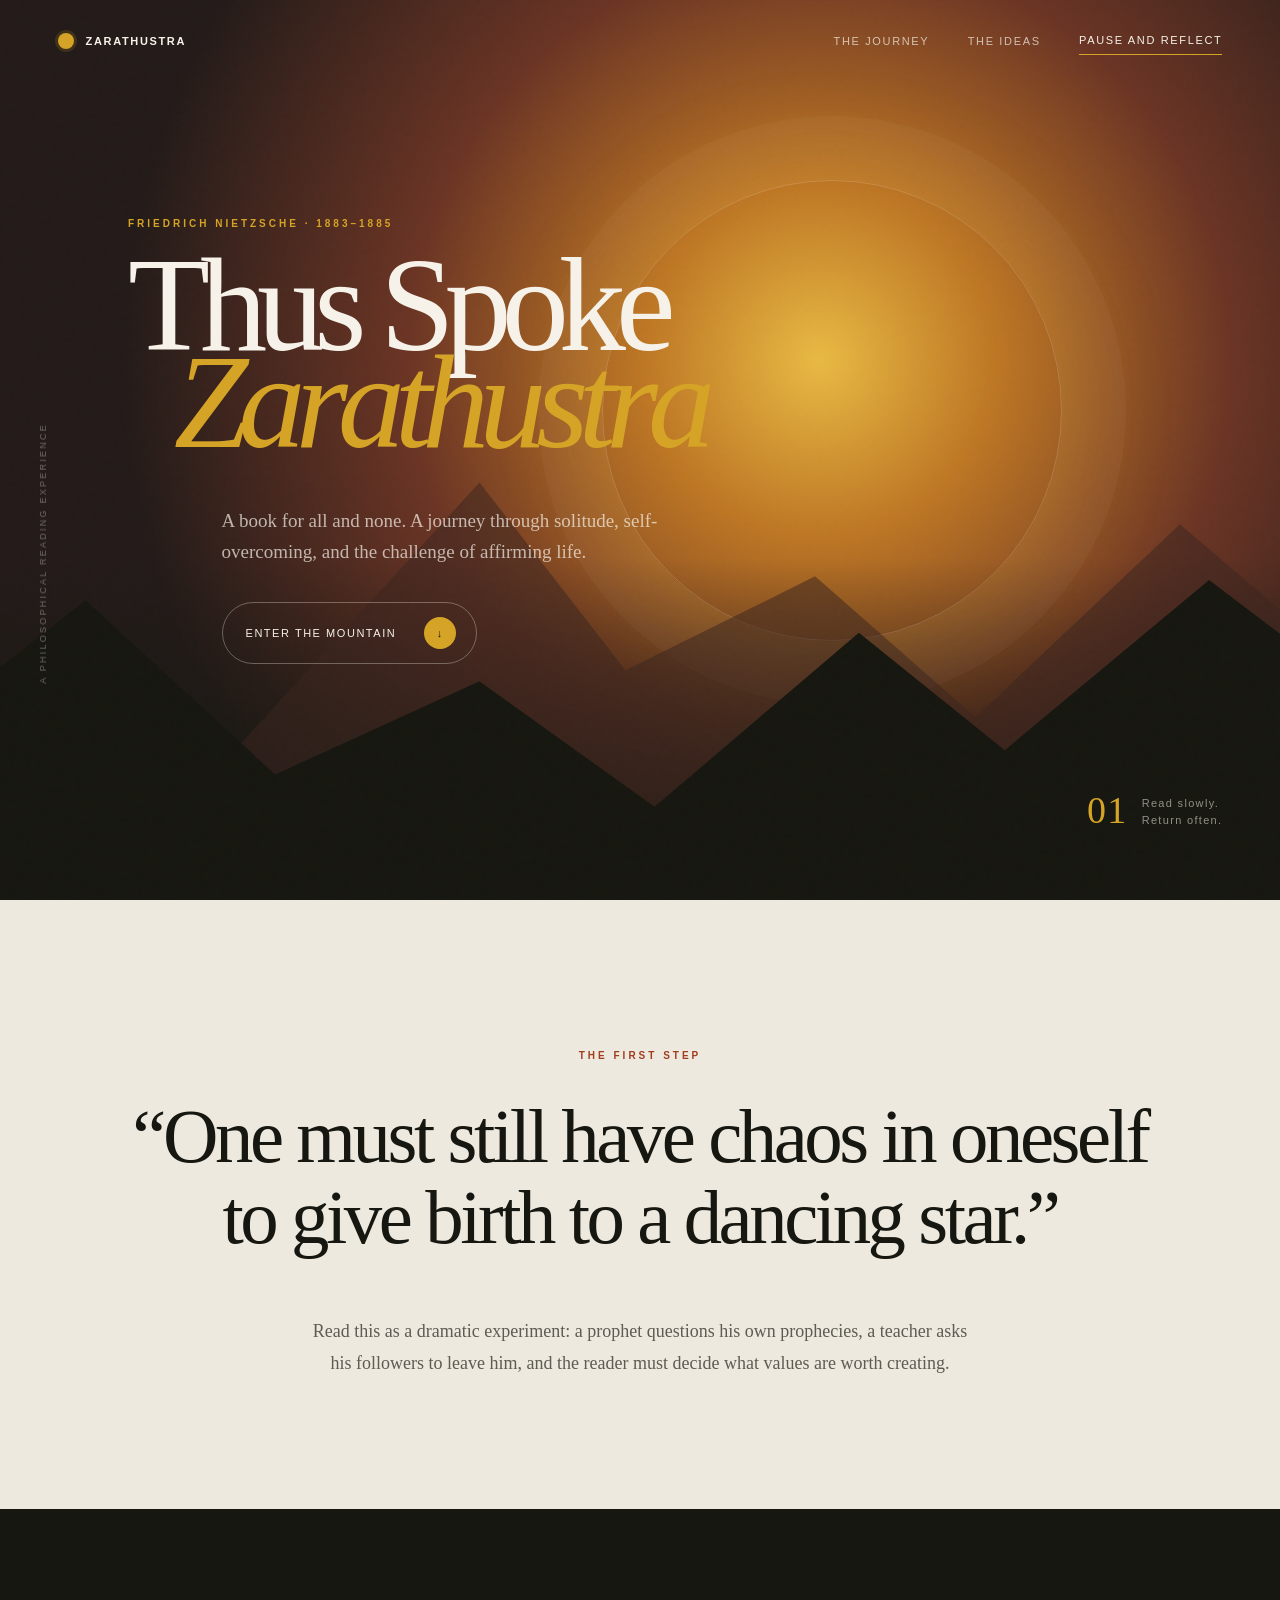
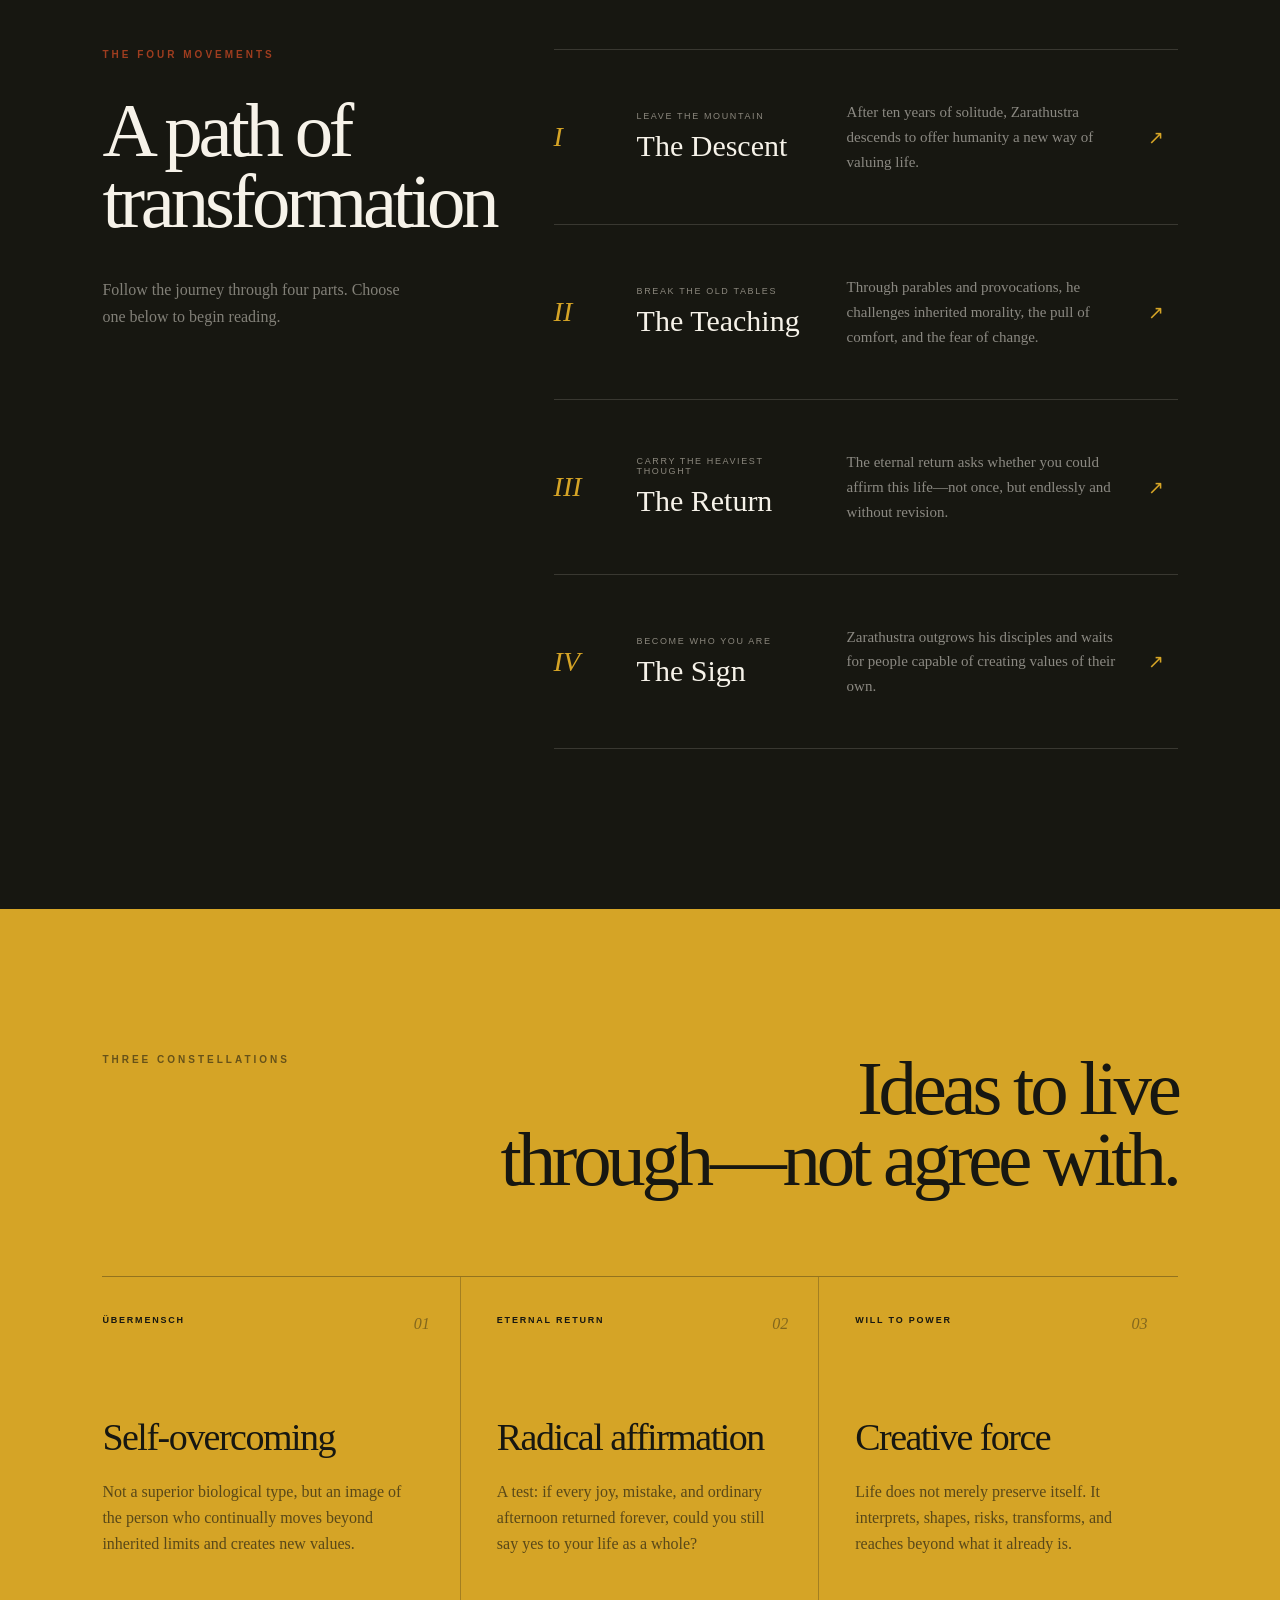
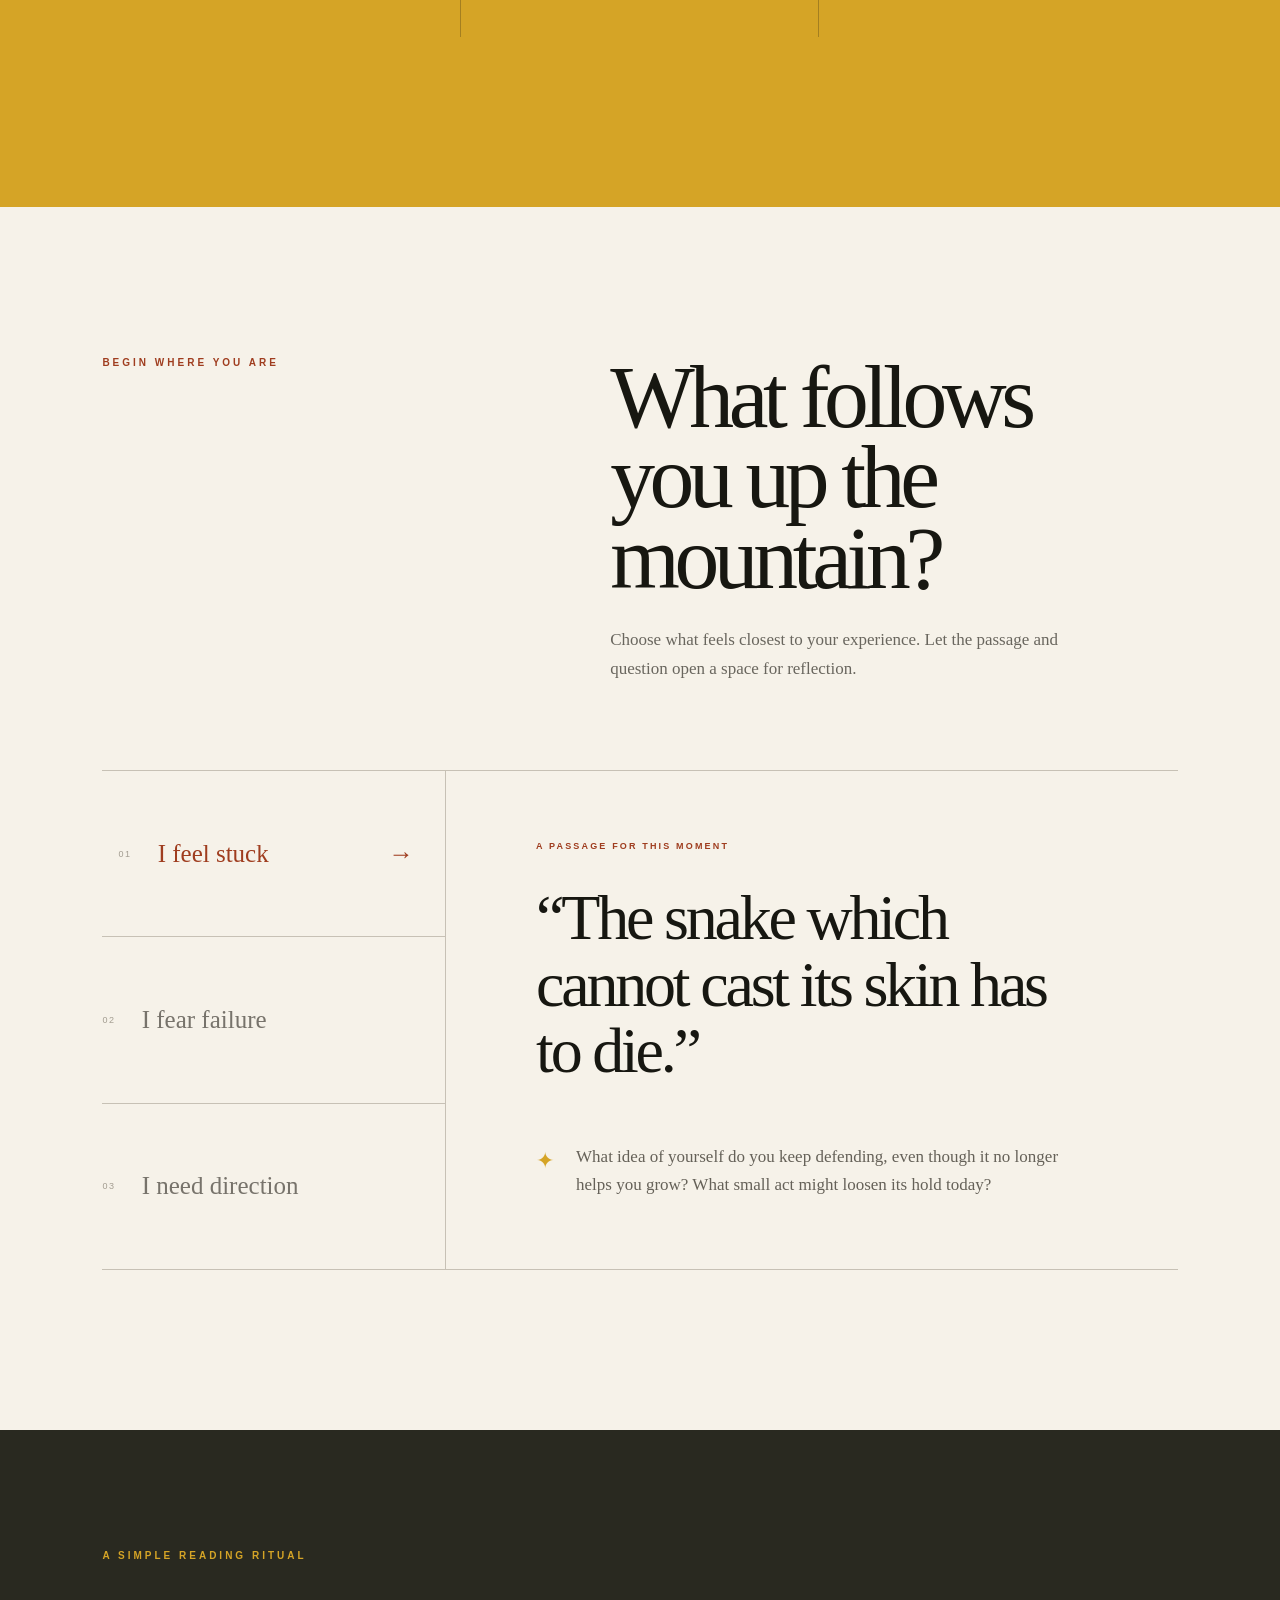
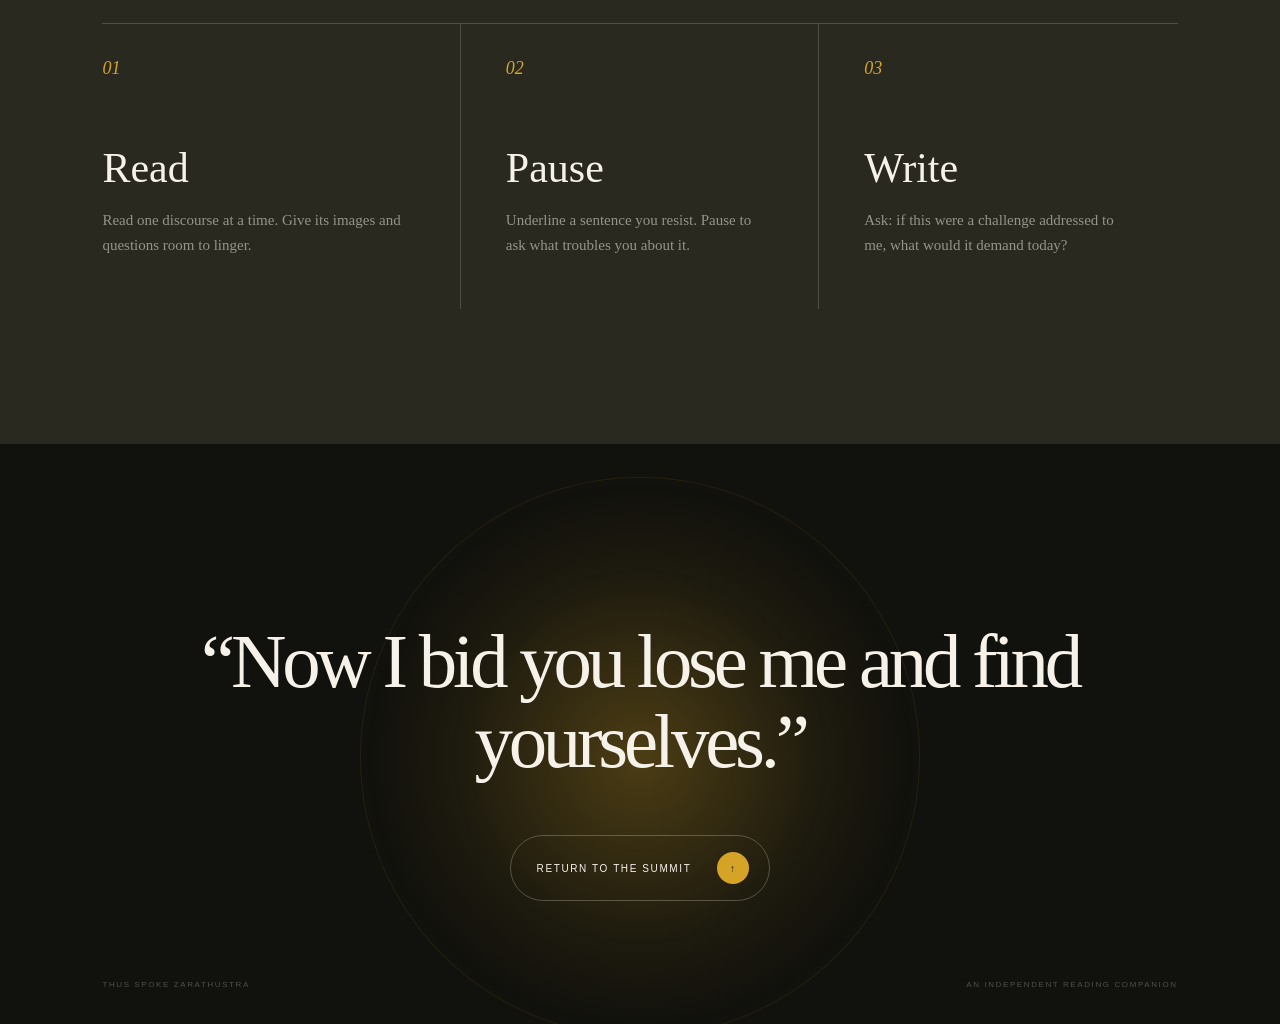
==== commit beb6c0cd: "Polish introductory copy and reflection guidance" ====
--- a/index.html
+++ b/index.html
@@ -4,11 +4,12 @@
     <meta charset="UTF-8" />
     <meta name="viewport" content="width=device-width, initial-scale=1" />
     <meta name="theme-color" content="#171711" />
-    <title>Thus Spoke Zarathustra</title>
+    <title>Thus Spoke Zarathustra — A Guided Reading Companion</title>
     <meta
       name="description"
-      content="An atmospheric reading companion to Friedrich Nietzsche's Thus Spoke Zarathustra."
+      content="Explore Friedrich Nietzsche's Thus Spoke Zarathustra through its journey, central ideas, selected passages, and reflective reading prompts."
     />
+    <meta name="robots" content="index, follow, max-image-preview:large" />
     <meta property="og:title" content="Thus Spoke Zarathustra" />
     <meta
       property="og:description"
@@ -16,10 +17,32 @@
     />
     <meta property="og:type" content="website" />
     <meta property="og:url" content="https://thusspokezarathustra.org/" />
+    <meta property="og:site_name" content="Thus Spoke Zarathustra" />
+    <meta property="og:locale" content="en_US" />
+    <meta name="twitter:card" content="summary" />
     <link rel="canonical" href="https://thusspokezarathustra.org/" />
     <link rel="icon" href="favicon.svg" type="image/svg+xml" />
     <link rel="stylesheet" href="styles.css" />
     <script src="script.js" defer></script>
+    <script type="application/ld+json">
+      {
+        "@context": "https://schema.org",
+        "@type": "WebSite",
+        "name": "Thus Spoke Zarathustra",
+        "url": "https://thusspokezarathustra.org/",
+        "description": "An independent guided reading companion to Friedrich Nietzsche's Thus Spoke Zarathustra.",
+        "inLanguage": "en",
+        "about": {
+          "@type": "Book",
+          "name": "Thus Spoke Zarathustra",
+          "alternateName": "Also sprach Zarathustra",
+          "author": {
+            "@type": "Person",
+            "name": "Friedrich Nietzsche"
+          }
+        }
+      }
+    </script>
   </head>
   <body>
     <a class="skip-link" href="#main">Skip to content</a>
@@ -32,7 +55,7 @@
       <nav aria-label="Page sections">
         <a href="#journey">The journey</a>
         <a href="#ideas">The ideas</a>
-        <a class="nav-cta" href="#begin">Begin reading</a>
+        <a class="nav-cta" href="#begin">Pause and reflect</a>
       </nav>
     </header>
 
@@ -46,8 +69,8 @@
           <p class="kicker">Friedrich Nietzsche · 1883–1885</p>
           <h1 id="hero-title">Thus Spoke <em>Zarathustra</em></h1>
           <p class="hero-intro">
-            A book for all and none. An invitation to descend, unlearn,
-            overcome—and affirm the life that is yours.
+            A book for all and none. A journey through solitude,
+            self-overcoming, and the challenge of affirming life.
           </p>
           <a class="primary-button" href="#journey">
             Enter the mountain
@@ -71,9 +94,9 @@
           star.”
         </blockquote>
         <p class="manifesto-copy">
-          This is not a system to memorize. It is a dramatic experiment: a
-          prophet who doubts his own prophecies, a teacher who asks to be
-          abandoned, and a reader who must decide what deserves to be created.
+          Read this as a dramatic experiment: a prophet questions his own
+          prophecies, a teacher asks his followers to leave him, and the reader
+          must decide what values are worth creating.
         </p>
       </section>
 
@@ -81,11 +104,11 @@
         <div class="section-heading">
           <p class="section-tag">The four movements</p>
           <h2 id="journey-title">A path of<br />transformation</h2>
-          <p>Follow the book as a journey, not a sequence of arguments.</p>
+          <p>Follow the journey through four parts. Choose one below to begin reading.</p>
         </div>
 
         <div class="movement-list">
-          <article class="movement">
+          <a class="movement" href="part-1.html" aria-label="Read Part I: The Descent">
             <span class="movement-number">I</span>
             <div>
               <p>Leave the mountain</p>
@@ -96,22 +119,22 @@
               humanity a new way of valuing life.
             </p>
             <span class="movement-arrow" aria-hidden="true">↗</span>
-          </article>
-
-          <article class="movement">
+          </a>
+
+          <a class="movement" href="part-2.html" aria-label="Read Part II: The Teaching">
             <span class="movement-number">II</span>
             <div>
               <p>Break the old tables</p>
               <h3>The Teaching</h3>
             </div>
             <p class="movement-text">
-              In parables and provocations, he confronts inherited morality,
-              comfort, and the fear of becoming.
+              Through parables and provocations, he challenges inherited
+              morality, the pull of comfort, and the fear of change.
             </p>
             <span class="movement-arrow" aria-hidden="true">↗</span>
-          </article>
-
-          <article class="movement">
+          </a>
+
+          <a class="movement" href="part-3.html" aria-label="Read Part III: The Return">
             <span class="movement-number">III</span>
             <div>
               <p>Carry the heaviest thought</p>
@@ -122,9 +145,9 @@
               once, but endlessly and without revision.
             </p>
             <span class="movement-arrow" aria-hidden="true">↗</span>
-          </article>
-
-          <article class="movement">
+          </a>
+
+          <a class="movement" href="part-4.html" aria-label="Read Part IV: The Sign">
             <span class="movement-number">IV</span>
             <div>
               <p>Become who you are</p>
@@ -135,7 +158,7 @@
               of creating values of their own.
             </p>
             <span class="movement-arrow" aria-hidden="true">↗</span>
-          </article>
+          </a>
         </div>
       </section>
 
@@ -152,7 +175,7 @@
             <h3>Self-overcoming</h3>
             <p>
               Not a superior biological type, but an image of the person who
-              continually surpasses inherited limits and authors new values.
+              continually moves beyond inherited limits and creates new values.
             </p>
           </article>
 
@@ -183,8 +206,8 @@
           <p class="section-tag">Begin where you are</p>
           <h2 id="begin-title">What follows<br />you up the mountain?</h2>
           <p>
-            Choose the question closest to you. Take the response as a prompt,
-            not an answer.
+            Choose what feels closest to your experience. Let the passage and
+            question open a space for reflection.
           </p>
         </div>
 
@@ -237,8 +260,8 @@
             <div class="reflection-question">
               <span aria-hidden="true">✦</span>
               <p data-thought>
-                Name one identity you keep defending even though it no longer
-                helps you grow. What small act would loosen it today?
+                What idea of yourself do you keep defending, even though it no
+                longer helps you grow? What small act might loosen its hold today?
               </p>
             </div>
           </div>
@@ -252,16 +275,16 @@
             <span>01</span>
             <h3>Read</h3>
             <p>
-              One discourse only. Resist the urge to turn poetry into a
-              checklist.
+              Read one discourse at a time. Give its images and questions
+              room to linger.
             </p>
           </article>
           <article>
             <span>02</span>
             <h3>Pause</h3>
             <p>
-              Underline the sentence that provokes resistance, not the one
-              that flatters you.
+              Underline a sentence you resist. Pause to ask what troubles
+              you about it.
             </p>
           </article>
           <article>
--- a/styles.css
+++ b/styles.css
@@ -349,6 +349,8 @@
   align-items: center;
   gap: 28px;
   border-top: 1px solid rgb(246 242 233 / 15%);
+  color: inherit;
+  text-decoration: none;
   transition: border-color 0.25s ease, transform 0.25s ease;
 }
 
@@ -359,6 +361,11 @@
 .movement:hover {
   transform: translateX(8px);
   border-color: var(--gold);
+}
+
+.movement:focus-visible {
+  outline: 2px solid var(--gold);
+  outline-offset: 5px;
 }
 
 .movement-number {
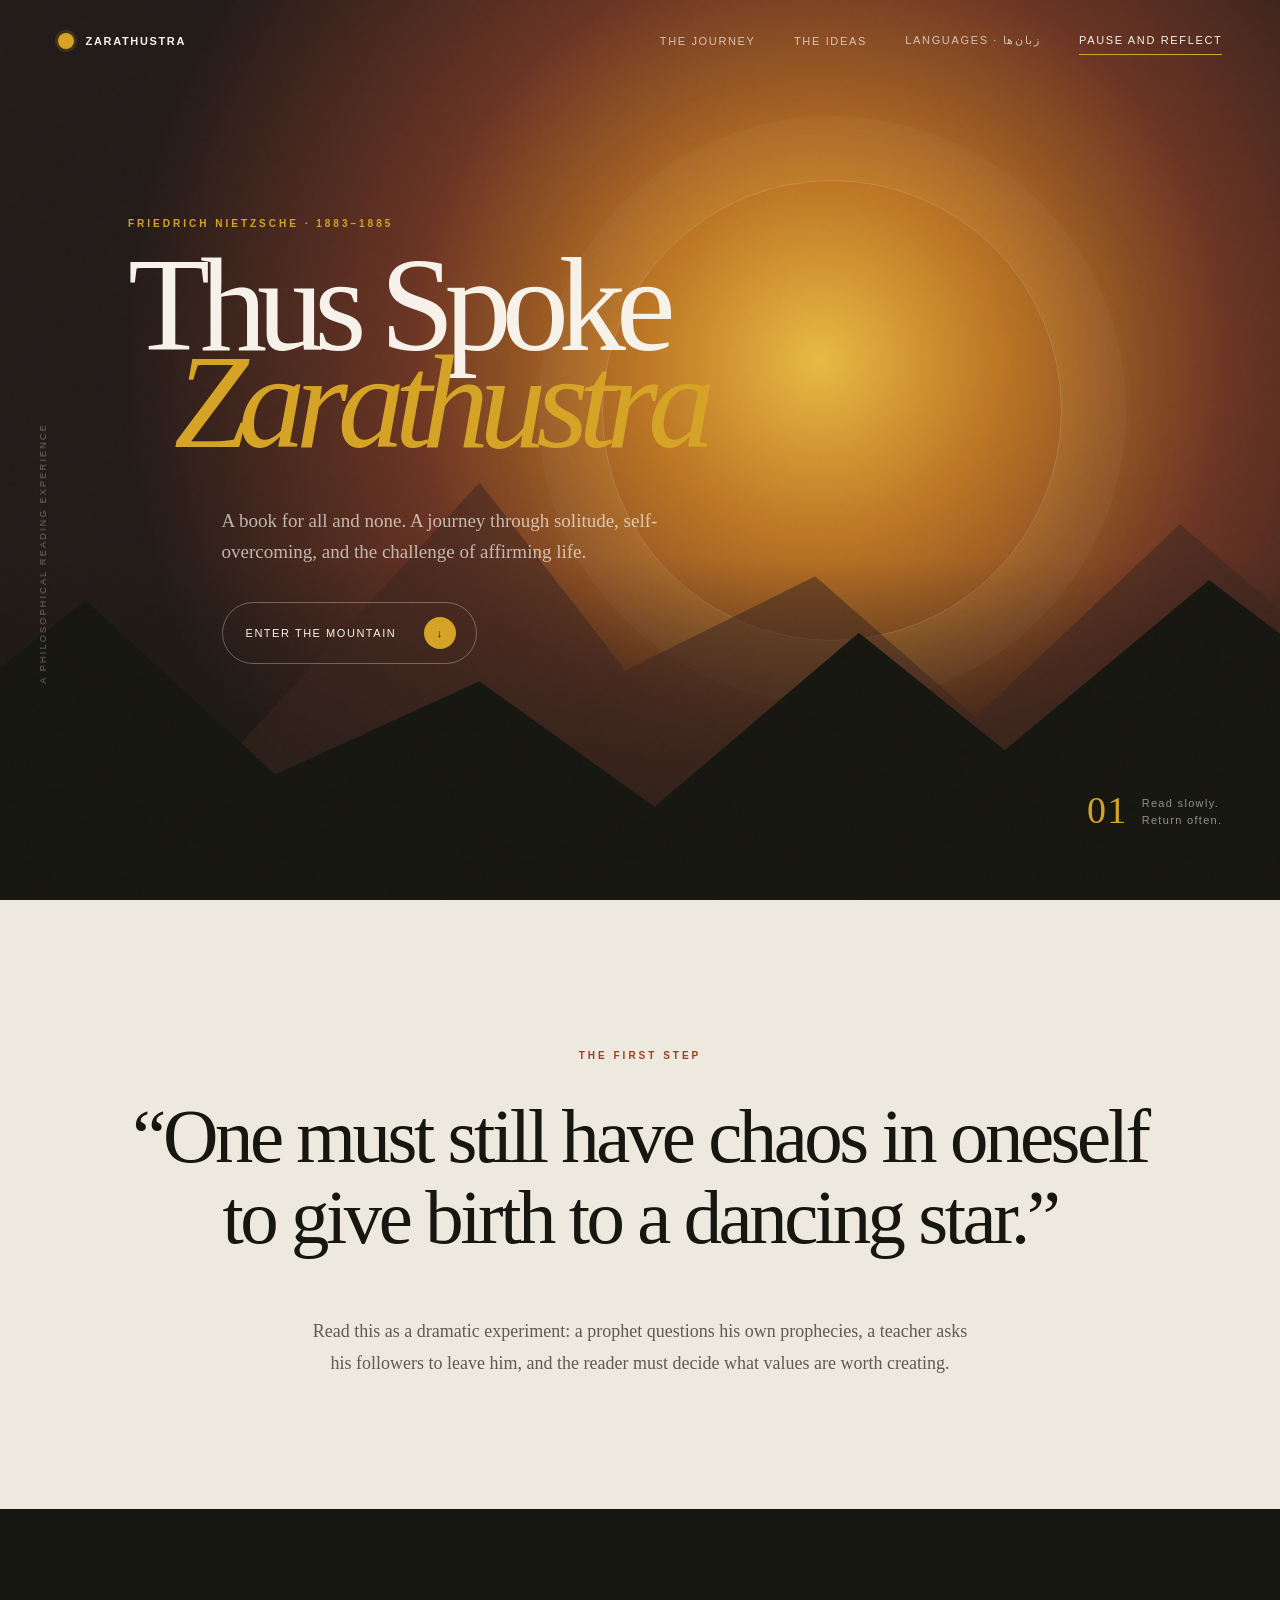
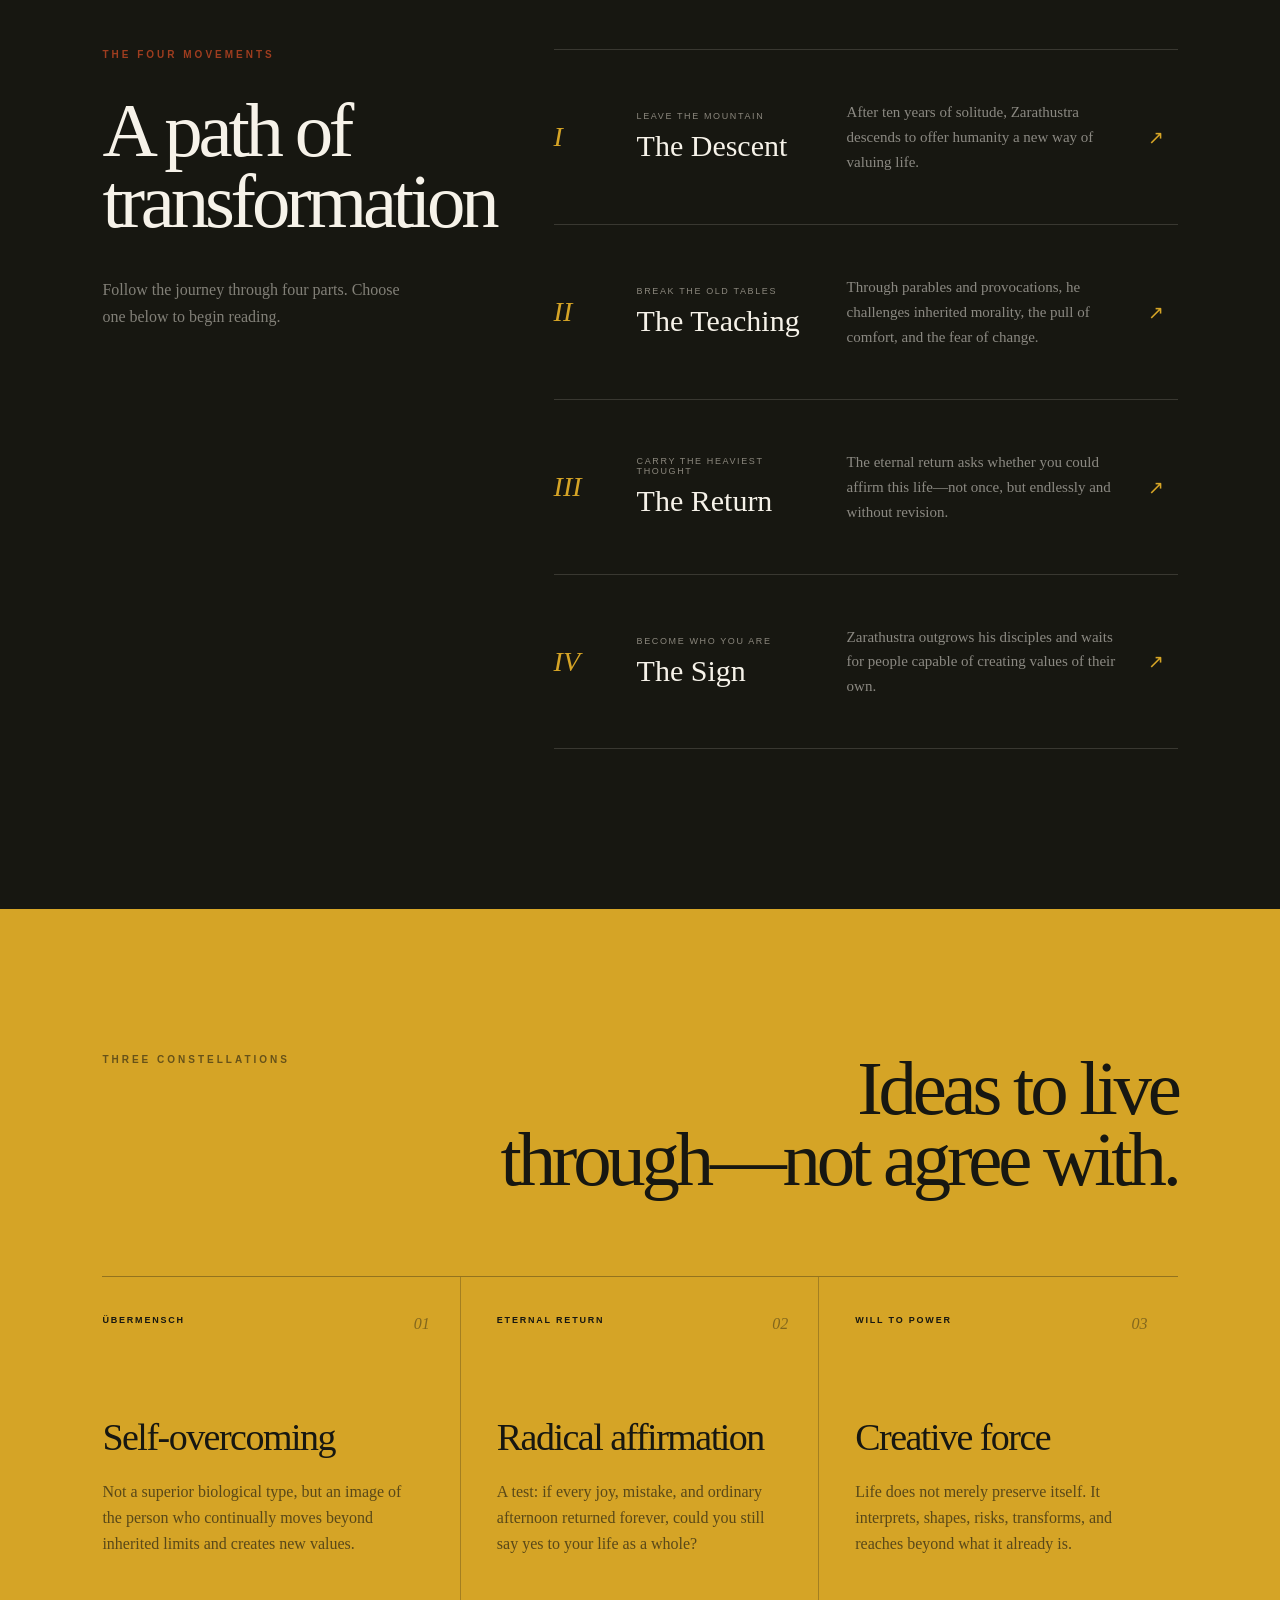
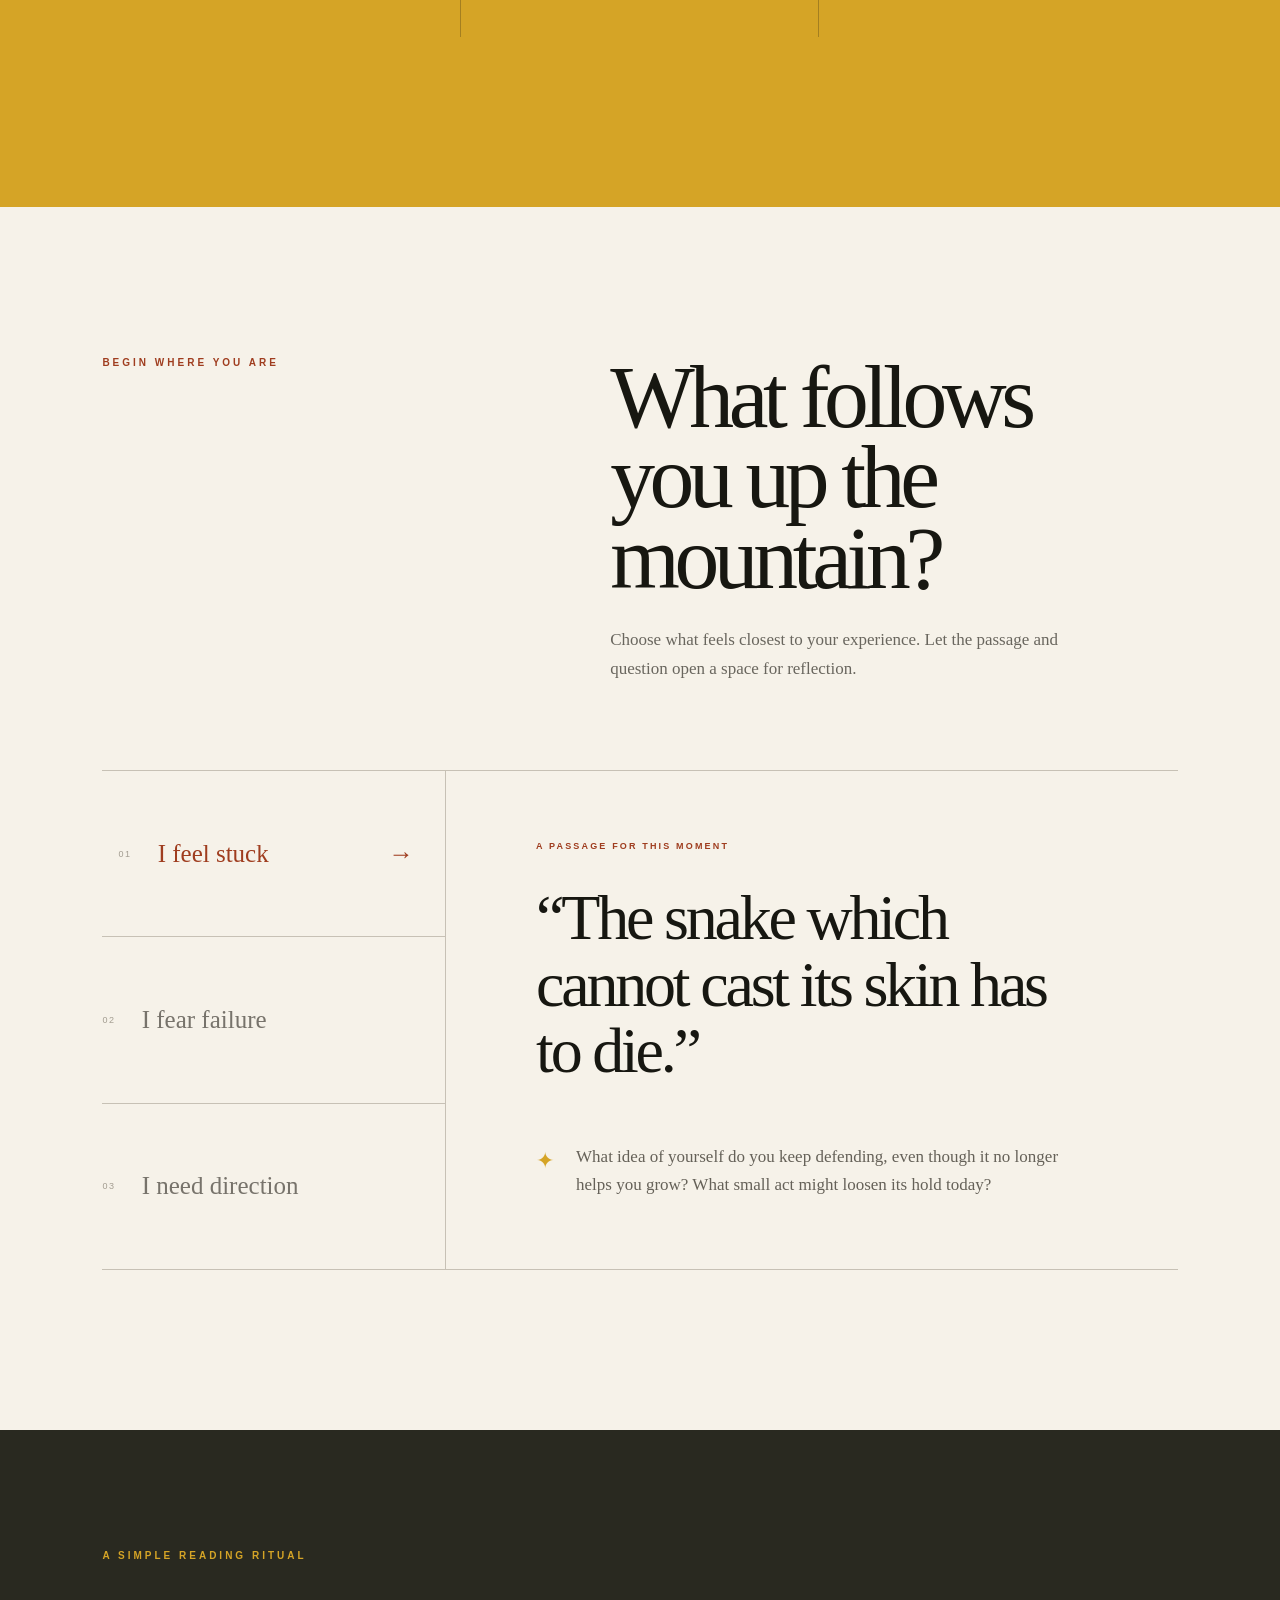
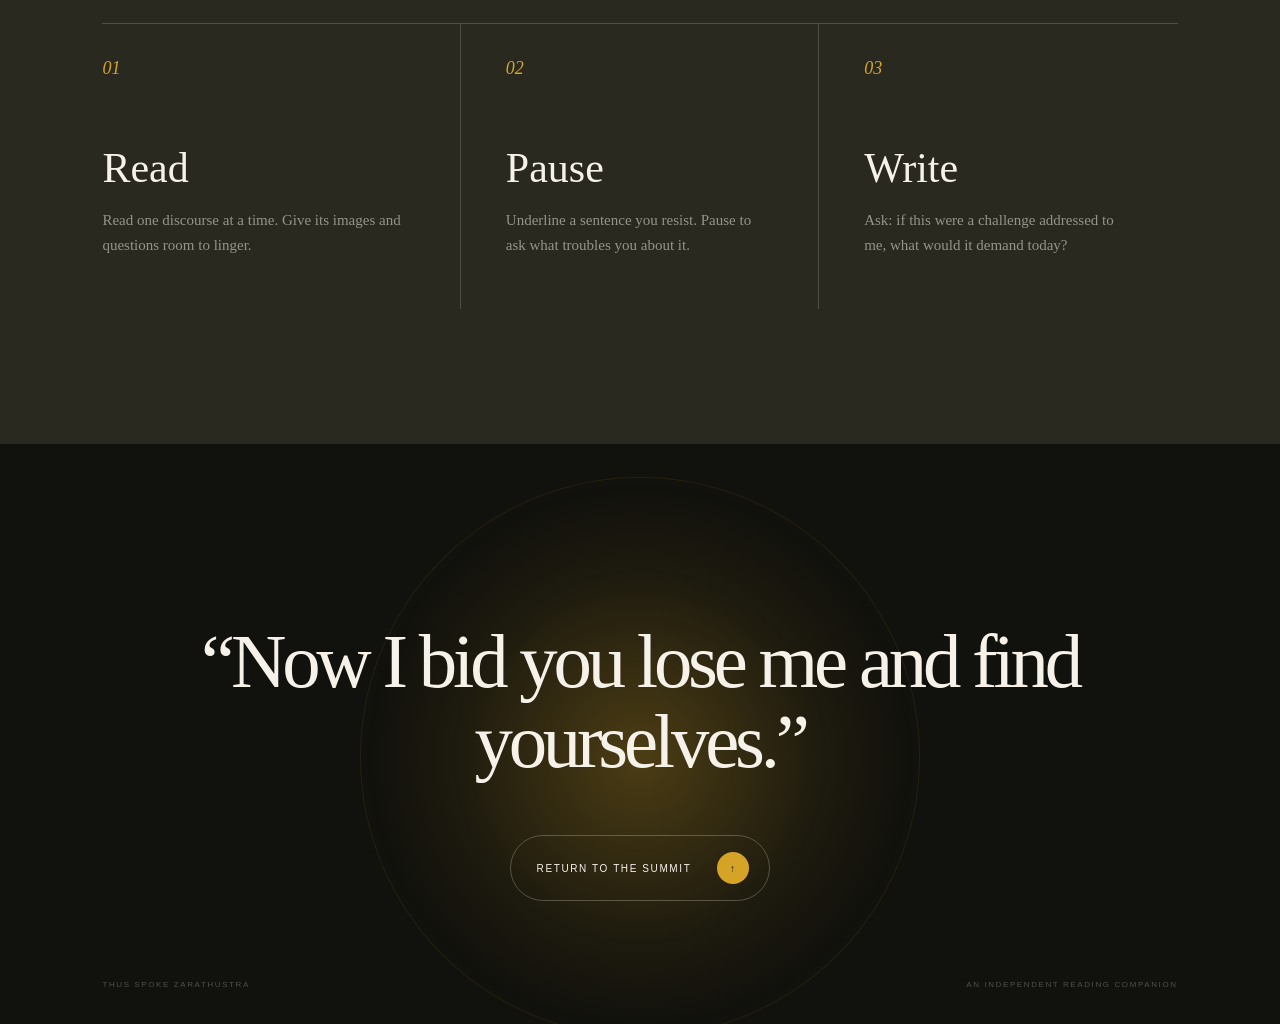
==== commit cedba994: "Link multilingual reading editions from homepage" ====
--- a/index.html
+++ b/index.html
@@ -55,6 +55,7 @@
       <nav aria-label="Page sections">
         <a href="#journey">The journey</a>
         <a href="#ideas">The ideas</a>
+        <a href="languages.html">Languages · زبان‌ها</a>
         <a class="nav-cta" href="#begin">Pause and reflect</a>
       </nav>
     </header>
